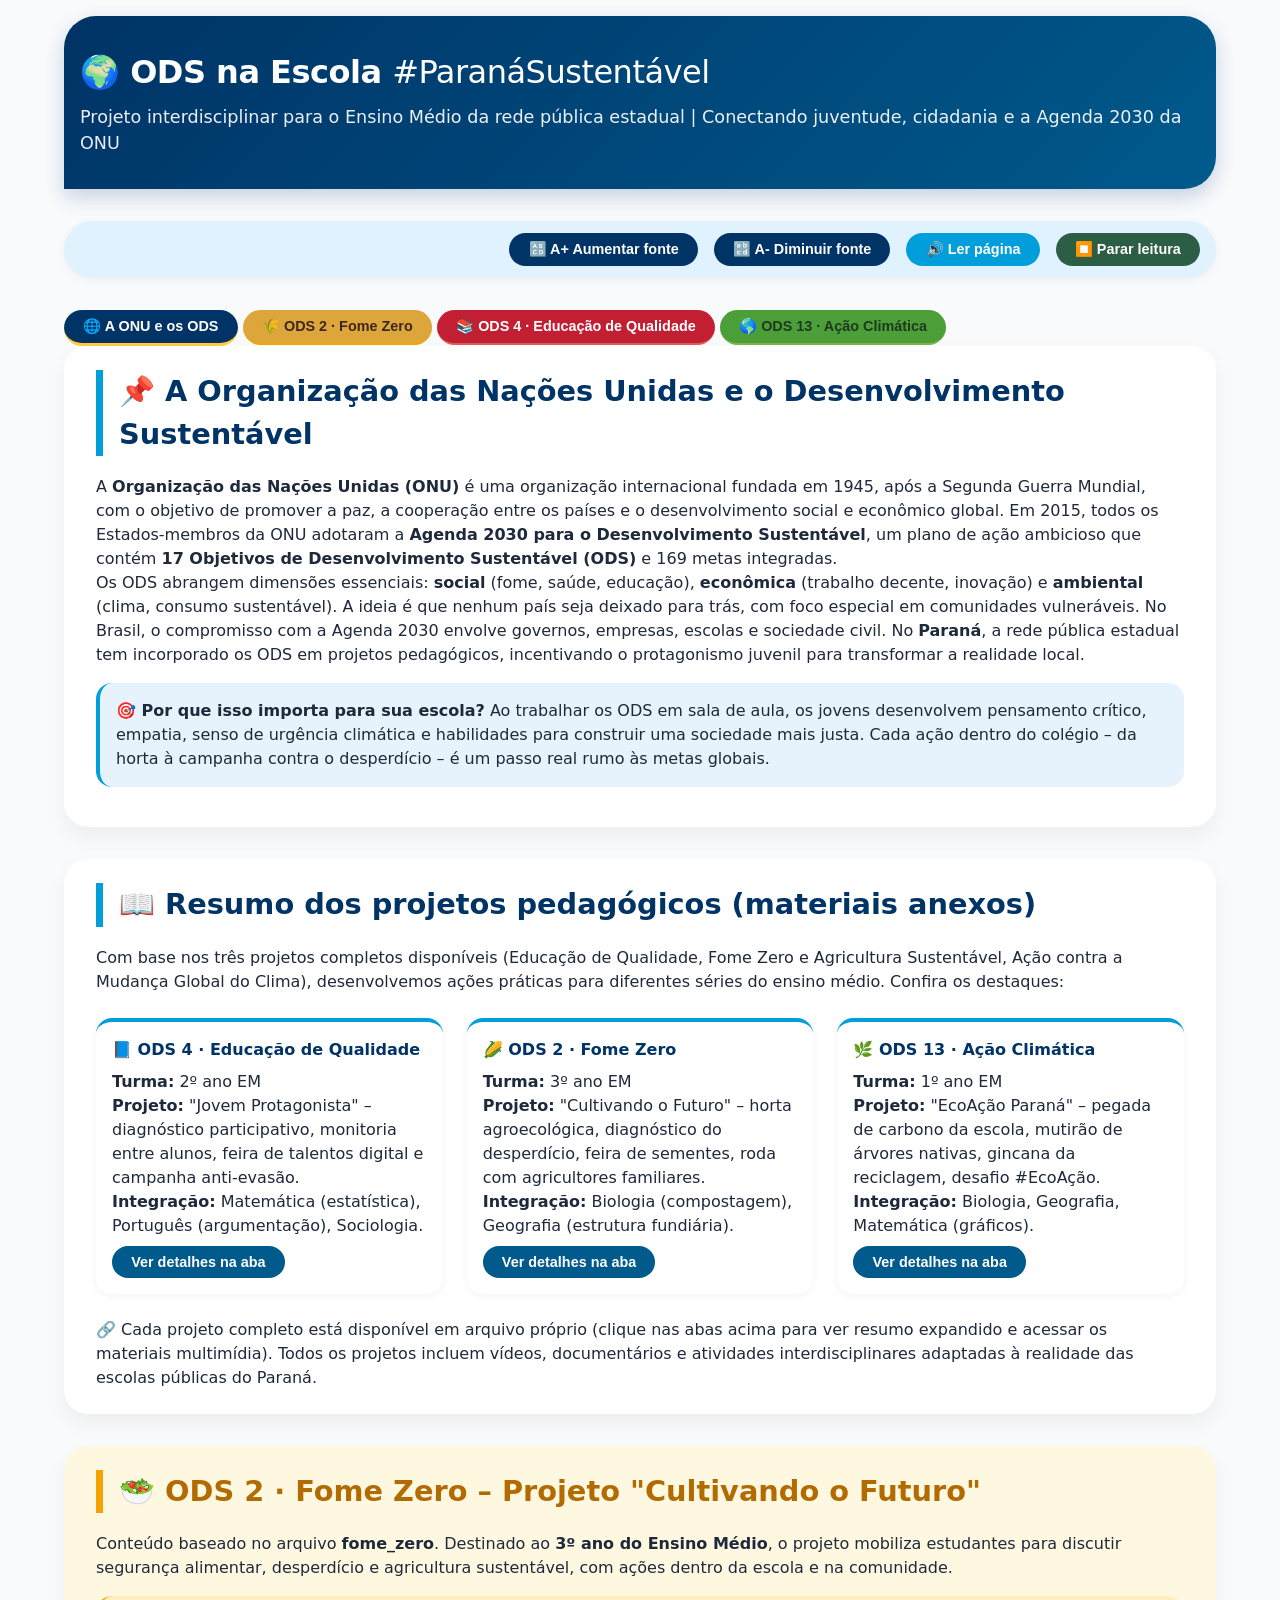
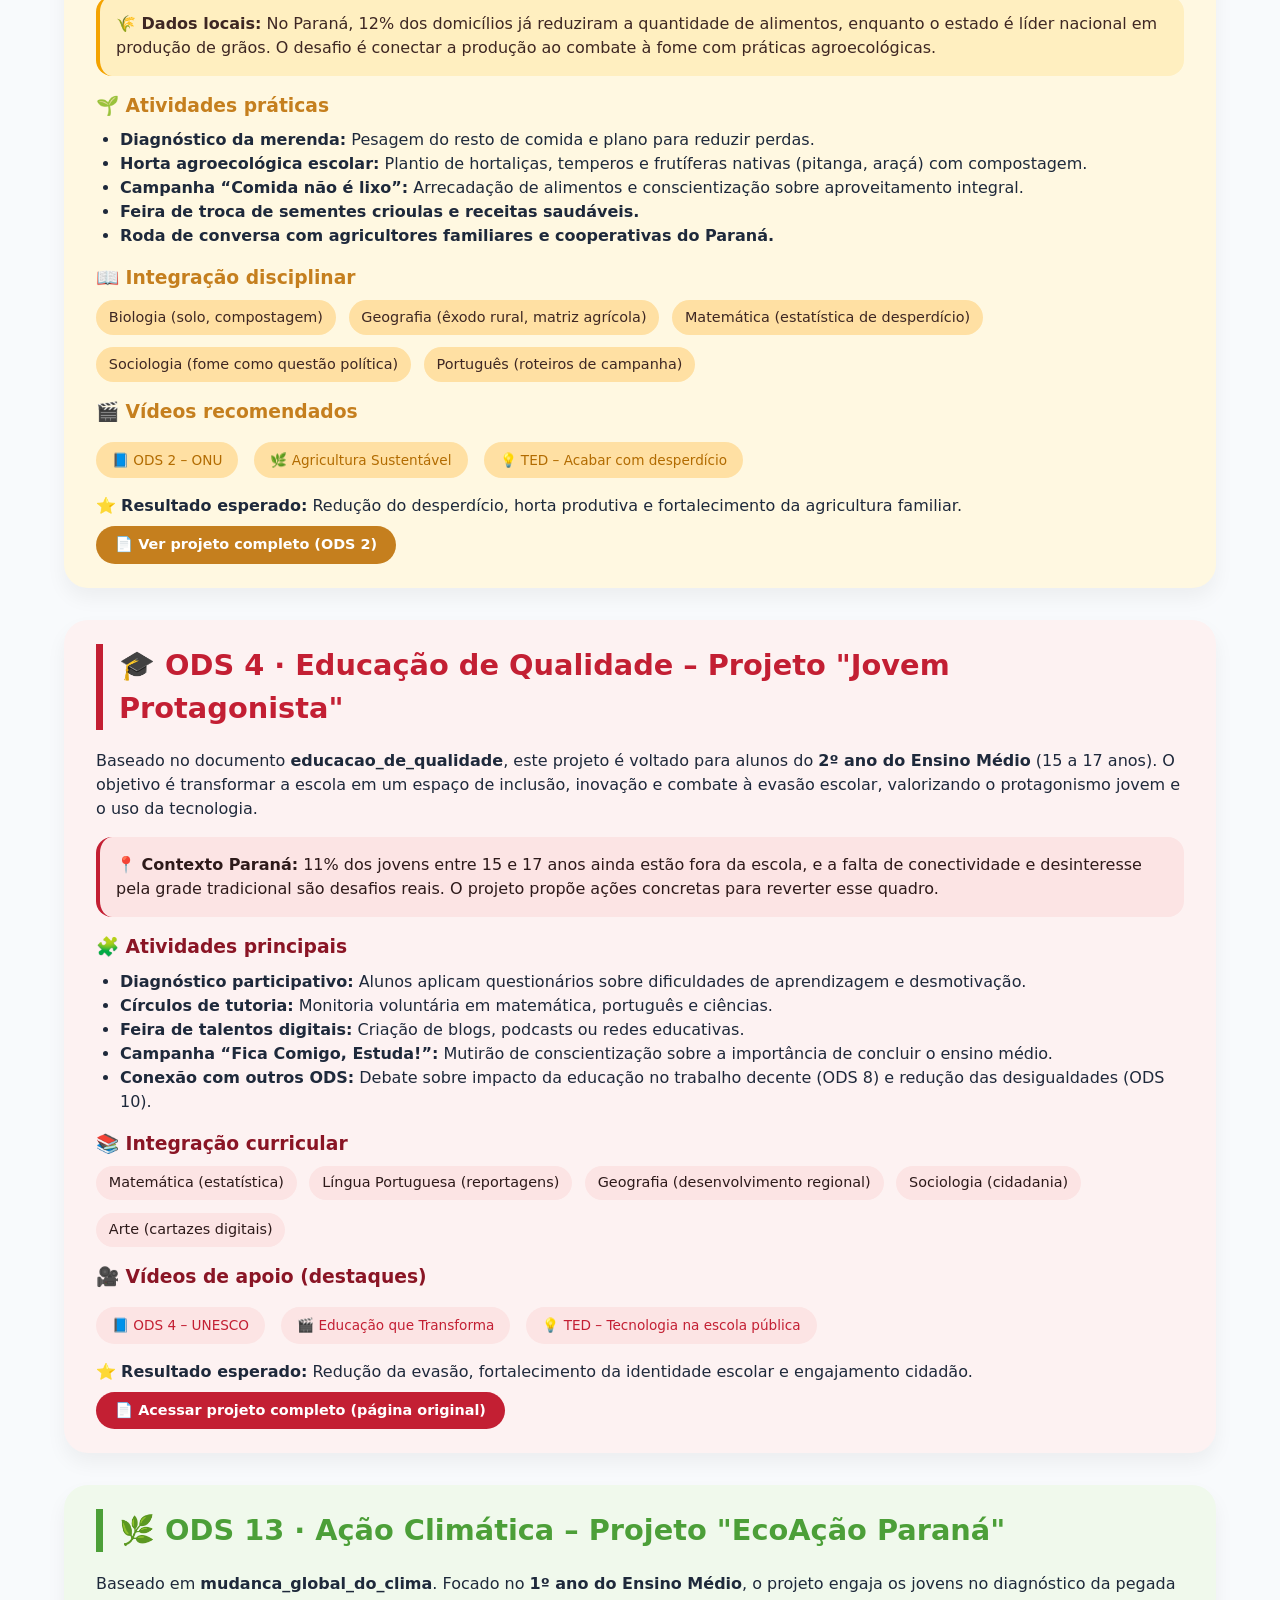
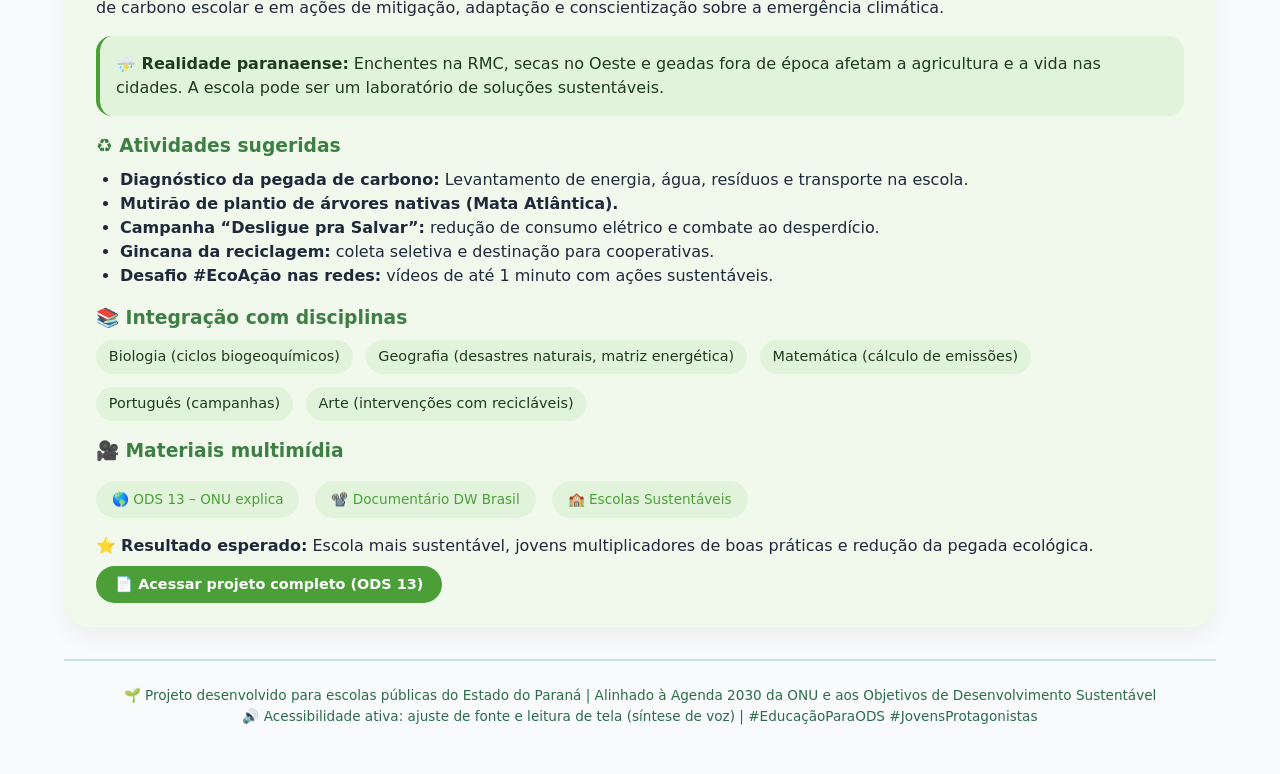
==== index.html @ d9947fd6 "Ajustes nos videoas" ====
<!DOCTYPE html>
<html lang="pt-BR">

<head>
  <meta charset="UTF-8">
  <meta name="viewport" content="width=device-width, initial-scale=1.0, user-scalable=yes">
  <title>ODS na Escola | Projeto Paraná Sustentável</title>
  <!-- CSS unificado (style.css) -->
  <link rel="stylesheet" href="assets/css/style.css">
</head>

<body class="index-page">
  <div class="container">
    <!-- Cabeçalho com paleta ODS ONU (azul) -->
    <div class="header">
      <h1>🌍 ODS na Escola <span style="font-weight: normal;">#ParanáSustentável</span></h1>
      <p>Projeto interdisciplinar para o Ensino Médio da rede pública estadual | Conectando juventude, cidadania e a
        Agenda 2030 da ONU</p>
    </div>

    <!-- Barra de acessibilidade (mesmos IDs usados no script.js) -->
    <div class="access-bar">
      <button class="access-btn" id="increaseFontBtn" aria-label="Aumentar tamanho da fonte">🔠 A+ Aumentar
        fonte</button>
      <button class="access-btn" id="decreaseFontBtn" aria-label="Diminuir tamanho da fonte">🔡 A- Diminuir
        fonte</button>
      <button class="access-btn speech" id="readPageBtn" aria-label="Ler conteúdo da página em voz alta">🔊 Ler
        página</button>
      <button class="access-btn secondary" id="stopSpeechBtn" aria-label="Parar leitura">⏹️ Parar leitura</button>
    </div>

    <!-- Sistema de abas (tabs) -->
    <div class="tab-buttons">
      <button class="access-btn active-tab" data-tab="onu" onclick="location.href='index.html'">🌐 A ONU e os
        ODS</button>
      <button class="access-btn" data-tab="ods2" onclick="location.href='pages/fome_zero.html'">🌾 ODS 2 · Fome
        Zero</button>
      <button class="access-btn" data-tab="ods4" onclick="location.href='pages/educacao_de_qualidade.html'">📚 ODS 4 ·
        Educação de Qualidade</button>
      <button class="access-btn" data-tab="ods13" onclick="location.href='pages/mudanca_global_do_clima.html'">🌎 ODS
        13 ·
        Ação Climática
      </button>
    </div>

    <div class="tab-contents">
      <!-- ABA 1: Aprofundamento ONU + resumo dos projetos -->
      <div class="tab-content active" id="tab-onu">
        <div class="card">
          <h2>📌 A Organização das Nações Unidas e o Desenvolvimento Sustentável</h2>
          <div class="readable">
            <p>A <strong>Organização das Nações Unidas (ONU)</strong> é uma organização internacional fundada em 1945,
              após a Segunda Guerra Mundial, com o objetivo de promover a paz, a cooperação entre os países e o
              desenvolvimento social e econômico global. Em 2015, todos os Estados-membros da ONU adotaram a
              <strong>Agenda 2030 para o Desenvolvimento Sustentável</strong>, um plano de ação ambicioso que contém
              <strong>17 Objetivos de Desenvolvimento Sustentável (ODS)</strong> e 169 metas integradas.
            </p>
            <p>Os ODS abrangem dimensões essenciais: <strong>social</strong> (fome, saúde, educação),
              <strong>econômica</strong> (trabalho decente, inovação) e <strong>ambiental</strong> (clima, consumo
              sustentável). A ideia é que nenhum país seja deixado para trás, com foco especial em comunidades
              vulneráveis. No Brasil, o compromisso com a Agenda 2030 envolve governos, empresas, escolas e sociedade
              civil. No <strong>Paraná</strong>, a rede pública estadual tem incorporado os ODS em projetos pedagógicos,
              incentivando o protagonismo juvenil para transformar a realidade local.
            </p>
            <div class="highlight">
              <strong>🎯 Por que isso importa para sua escola?</strong> Ao trabalhar os ODS em sala de aula, os jovens
              desenvolvem pensamento crítico, empatia, senso de urgência climática e habilidades para construir uma
              sociedade mais justa. Cada ação dentro do colégio – da horta à campanha contra o desperdício – é um passo
              real rumo às metas globais.
            </div>
          </div>
        </div>

        <div class="card">
          <h2>📖 Resumo dos projetos pedagógicos (materiais anexos)</h2>
          <p>Com base nos três projetos completos disponíveis (Educação de Qualidade, Fome Zero e Agricultura
            Sustentável, Ação contra a Mudança Global do Clima), desenvolvemos ações práticas para diferentes séries do
            ensino médio. Confira os destaques:</p>
          <div class="resumo-grid">
            <div class="resumo-card-mini">
              <h4>📘 ODS 4 · Educação de Qualidade</h4>
              <p><strong>Turma:</strong> 2º ano EM<br>
                <strong>Projeto:</strong> "Jovem Protagonista" – diagnóstico participativo, monitoria entre alunos,
                feira de talentos digital e campanha anti-evasão.<br>
                <strong>Integração:</strong> Matemática (estatística), Português (argumentação), Sociologia.
              </p>
              <button class="access-btn small-tab-btn" data-tab="ods4">Ver detalhes na aba</button>
            </div>
            <div class="resumo-card-mini">
              <h4>🌽 ODS 2 · Fome Zero</h4>
              <p><strong>Turma:</strong> 3º ano EM<br>
                <strong>Projeto:</strong> "Cultivando o Futuro" – horta agroecológica, diagnóstico do desperdício, feira
                de sementes, roda com agricultores familiares.<br>
                <strong>Integração:</strong> Biologia (compostagem), Geografia (estrutura fundiária).
              </p>
              <button class="access-btn small-tab-btn" data-tab="ods2">Ver detalhes na aba</button>
            </div>
            <div class="resumo-card-mini">
              <h4>🌿 ODS 13 · Ação Climática</h4>
              <p><strong>Turma:</strong> 1º ano EM<br>
                <strong>Projeto:</strong> "EcoAção Paraná" – pegada de carbono da escola, mutirão de árvores nativas,
                gincana da reciclagem, desafio #EcoAção.<br>
                <strong>Integração:</strong> Biologia, Geografia, Matemática (gráficos).
              </p>
              <button class="access-btn small-tab-btn" data-tab="ods13">Ver detalhes na aba</button>
            </div>
          </div>
          <p class="readable" style="margin-top: 0.5rem;">🔗 Cada projeto completo está disponível em arquivo próprio
            (clique nas abas acima para ver resumo expandido e acessar os materiais multimídia). Todos os projetos
            incluem vídeos, documentários e atividades interdisciplinares adaptadas à realidade das escolas públicas do
            Paraná.</p>
        </div>
      </div>


      <!-- ABA 3: ODS 2 Fome Zero e Agricultura Sustentável -->
      <div class="tab-content" id="tab-ods2">
        <div class="card">
          <h2>🥗 ODS 2 · Fome Zero – Projeto "Cultivando o Futuro"</h2>
          <div class="readable">
            <p>Conteúdo baseado no arquivo <strong>fome_zero</strong>. Destinado ao <strong>3º ano do Ensino
                Médio</strong>, o projeto mobiliza estudantes para discutir segurança alimentar, desperdício e
              agricultura sustentável, com ações dentro da escola e na comunidade.</p>
            <div class="highlight">
              <strong>🌾 Dados locais:</strong> No Paraná, 12% dos domicílios já reduziram a quantidade de alimentos,
              enquanto o estado é líder nacional em produção de grãos. O desafio é conectar a produção ao combate à fome
              com práticas agroecológicas.
            </div>
            <h3>🌱 Atividades práticas</h3>
            <ul>
              <li><strong>Diagnóstico da merenda:</strong> Pesagem do resto de comida e plano para reduzir perdas.</li>
              <li><strong>Horta agroecológica escolar:</strong> Plantio de hortaliças, temperos e frutíferas nativas
                (pitanga, araçá) com compostagem.</li>
              <li><strong>Campanha “Comida não é lixo”:</strong> Arrecadação de alimentos e conscientização sobre
                aproveitamento integral.</li>
              <li><strong>Feira de troca de sementes crioulas e receitas saudáveis.</strong></li>
              <li><strong>Roda de conversa com agricultores familiares e cooperativas do Paraná.</strong></li>
            </ul>
            <h3>📖 Integração disciplinar</h3>
            <div class="subjects-mini">
              <span>Biologia (solo, compostagem)</span>
              <span>Geografia (êxodo rural, matriz agrícola)</span>
              <span>Matemática (estatística de desperdício)</span>
              <span>Sociologia (fome como questão política)</span>
              <span>Português (roteiros de campanha)</span>
            </div>
            <h3>🎬 Vídeos recomendados</h3>
            <div class="video-mini-list">
              <a href="https://www.youtube.com/embed/9nJt6nHmE6Q" target="_blank">📘 ODS 2 – ONU</a>
              <a href="https://www.youtube.com/embed/1Z2n9Xv7y8A" target="_blank">🌿 Agricultura Sustentável</a>
              <a href="https://www.youtube.com/embed/7V8oP4c2qZw" target="_blank">💡 TED – Acabar com desperdício</a>
            </div>
            <p style="margin-top: 1rem;">⭐ <strong>Resultado esperado:</strong> Redução do desperdício, horta produtiva
              e fortalecimento da agricultura familiar.</p>
            <a href="pages/fome_zero.html" class="access-btn btn-projeto">📄 Ver projeto completo (ODS 2)</a>
          </div>
        </div>
      </div>


      <!-- ABA 2: ODS 4 Educação de Qualidade (resumo do anexo) -->
      <div class="tab-content" id="tab-ods4">
        <div class="card">
          <h2>🎓 ODS 4 · Educação de Qualidade – Projeto "Jovem Protagonista"</h2>
          <div class="readable">
            <p>Baseado no documento <strong>educacao_de_qualidade</strong>, este projeto é voltado para alunos do
              <strong>2º ano do Ensino Médio</strong> (15 a 17 anos). O objetivo é transformar a escola em um espaço de
              inclusão, inovação e combate à evasão escolar, valorizando o protagonismo jovem e o uso da tecnologia.
            </p>
            <div class="highlight">
              <strong>📍 Contexto Paraná:</strong> 11% dos jovens entre 15 e 17 anos ainda estão fora da escola, e a
              falta de conectividade e desinteresse pela grade tradicional são desafios reais. O projeto propõe ações
              concretas para reverter esse quadro.
            </div>
            <h3>🧩 Atividades principais</h3>
            <ul>
              <li><strong>Diagnóstico participativo:</strong> Alunos aplicam questionários sobre dificuldades de
                aprendizagem e desmotivação.</li>
              <li><strong>Círculos de tutoria:</strong> Monitoria voluntária em matemática, português e ciências.</li>
              <li><strong>Feira de talentos digitais:</strong> Criação de blogs, podcasts ou redes educativas.</li>
              <li><strong>Campanha “Fica Comigo, Estuda!”:</strong> Mutirão de conscientização sobre a importância de
                concluir o ensino médio.</li>
              <li><strong>Conexão com outros ODS:</strong> Debate sobre impacto da educação no trabalho decente (ODS 8)
                e redução das desigualdades (ODS 10).</li>
            </ul>
            <h3>📚 Integração curricular</h3>
            <div class="subjects-mini">
              <span>Matemática (estatística)</span>
              <span>Língua Portuguesa (reportagens)</span>
              <span>Geografia (desenvolvimento regional)</span>
              <span>Sociologia (cidadania)</span>
              <span>Arte (cartazes digitais)</span>
            </div>
            <h3>🎥 Vídeos de apoio (destaques)</h3>
            <div class="video-mini-list">
              <a href="https://www.youtube.com/embed/htHKPh9LQYo" target="_blank">📘 ODS 4 – UNESCO</a>
              <a href="https://www.youtube.com/embed/uo8vZx9DPXk" target="_blank">🎬 Educação que Transforma</a>
              <a href="https://www.youtube.com/embed/6M_w9ZN-kW4" target="_blank">💡 TED – Tecnologia na escola
                pública</a>
            </div>
            <p style="margin-top: 1rem;">⭐ <strong>Resultado esperado:</strong> Redução da evasão, fortalecimento da
              identidade escolar e engajamento cidadão.</p>
            <a href="pages/educacao_de_qualidade.html" class="access-btn btn-projeto">📄 Acessar projeto completo
              (página original)</a>
          </div>
        </div>
      </div>

      <!-- ABA 4: ODS 13 Ação contra a Mudança Global do Clima -->
      <div class="tab-content" id="tab-ods13">
        <div class="card">
          <h2>🌿 ODS 13 · Ação Climática – Projeto "EcoAção Paraná"</h2>
          <div class="readable">
            <p>Baseado em <strong>mudanca_global_do_clima</strong>. Focado no <strong>1º ano do Ensino
                Médio</strong>, o projeto engaja os jovens no diagnóstico da pegada de carbono escolar e em ações de
              mitigação, adaptação e conscientização sobre a emergência climática.</p>
            <div class="highlight">
              <strong>⛈️ Realidade paranaense:</strong> Enchentes na RMC, secas no Oeste e geadas fora de época afetam a
              agricultura e a vida nas cidades. A escola pode ser um laboratório de soluções sustentáveis.
            </div>
            <h3>♻️ Atividades sugeridas</h3>
            <ul>
              <li><strong>Diagnóstico da pegada de carbono:</strong> Levantamento de energia, água, resíduos e
                transporte na escola.</li>
              <li><strong>Mutirão de plantio de árvores nativas (Mata Atlântica).</strong></li>
              <li><strong>Campanha “Desligue pra Salvar”:</strong> redução de consumo elétrico e combate ao desperdício.
              </li>
              <li><strong>Gincana da reciclagem:</strong> coleta seletiva e destinação para cooperativas.</li>
              <li><strong>Desafio #EcoAção nas redes:</strong> vídeos de até 1 minuto com ações sustentáveis.</li>
            </ul>
            <h3>📚 Integração com disciplinas</h3>
            <div class="subjects-mini">
              <span>Biologia (ciclos biogeoquímicos)</span>
              <span>Geografia (desastres naturais, matriz energética)</span>
              <span>Matemática (cálculo de emissões)</span>
              <span>Português (campanhas)</span>
              <span>Arte (intervenções com recicláveis)</span>
            </div>
            <h3>🎥 Materiais multimídia</h3>
            <div class="video-mini-list">
              <a href="https://www.youtube.com/embed/owf1Q07LwR0" target="_blank">🌎 ODS 13 – ONU explica</a>
              <a href="https://www.youtube.com/embed/G4H1N_yXBiA" target="_blank">📽️ Documentário DW Brasil</a>
              <a href="https://www.youtube.com/embed/J_3T2rUnHrM" target="_blank">🏫 Escolas Sustentáveis</a>
            </div>
            <p style="margin-top: 1rem;">⭐ <strong>Resultado esperado:</strong> Escola mais sustentável, jovens
              multiplicadores de boas práticas e redução da pegada ecológica.</p>
            <a href="pages/mudanca_global_do_clima.html" class="access-btn btn-projeto">📄 Acessar projeto completo
              (ODS
              13)</a>
          </div>
        </div>
      </div>
    </div>

    <footer class="footer">
      <p>🌱 Projeto desenvolvido para escolas públicas do Estado do Paraná | Alinhado à Agenda 2030 da ONU e aos
        Objetivos de Desenvolvimento Sustentável</p>
      <p>🔊 Acessibilidade ativa: ajuste de fonte e leitura de tela (síntese de voz) | #EducaçãoParaODS
        #JovensProtagonistas</p>
    </footer>
  </div>

  <!-- Script unificado (acessibilidade, leitura e abas) -->
  <script src="assets/js/script.js"></script>
</body>

</html>
---- assets/css/style.css ----
* {
  margin: 0;
  padding: 0;
  box-sizing: border-box;
}

/* ===== TEMA PADRÃO (ONU) ===== */
body {
  font-family: 'Segoe UI', 'Poppins', system-ui, -apple-system, 'Roboto', sans-serif;
  background: #f8fafc;
  color: #1e293b;
  line-height: 1.5;
  transition: all 0.2s ease;
  font-size: 16px;
}

.container {
  max-width: 1200px;
  margin: 0 auto;
  padding: 1rem 1.5rem 3rem;
}

/* cabeçalho - gradiente azul ONU */
.header {
  background: linear-gradient(135deg, #003366, #005a8c);
  color: white;
  padding: 2rem 1rem;
  border-radius: 2rem 2rem 2rem 0;
  margin-bottom: 2rem;
  box-shadow: 0 8px 20px rgba(0, 51, 102, 0.2);
}

.header h1 {
  font-size: 2rem;
  margin-bottom: 0.5rem;
  letter-spacing: -0.5px;
}

.header p {
  font-size: 1.1rem;
  opacity: 0.92;
}

/* barra de acessibilidade */
.access-bar {
  background: #e0f2fe;
  padding: 0.75rem 1rem;
  border-radius: 60px;
  display: flex;
  flex-wrap: wrap;
  gap: 1rem;
  justify-content: flex-end;
  align-items: center;
  margin-bottom: 2rem;
  box-shadow: 0 2px 8px rgba(0, 0, 0, 0.05);
}

.access-btn {
  background: #003366;
  border: none;
  color: white;
  font-weight: bold;
  padding: 0.5rem 1.2rem;
  border-radius: 40px;
  cursor: pointer;
  font-size: 0.9rem;
  transition: 0.2s;
  display: inline-flex;
  align-items: center;
  gap: 0.5rem;
}

.access-btn:hover {
  background: #002244;
  transform: scale(0.97);
}

.access-btn.secondary {
  background: #2c5e46;
}

.access-btn.speech {
  background: #009edb;
}

/* cards */
.card {
  background: white;
  border-radius: 1.5rem;
  padding: 1.5rem 2rem;
  margin-bottom: 2rem;
  box-shadow: 0 10px 20px rgba(0, 0, 0, 0.05);
  transition: 0.2s;
}

.card h2 {
  color: #003366;
  border-left: 7px solid #009edb;
  padding-left: 1rem;
  margin-bottom: 1.2rem;
  font-size: 1.8rem;
}

.card h3 {
  color: #005a8c;
  margin: 1rem 0 0.5rem;
}

.highlight {
  background: #e6f2fc;
  border-radius: 1rem;
  padding: 1rem;
  margin: 1rem 0;
  border-left: 4px solid #009edb;
}

/* listas */
.objectives-list,
.readable ul {
  margin-left: 1.5rem;
  margin-bottom: 1rem;
}

.activity,
.subject {
  margin-bottom: 1rem;
}

.activity h3,
.subject h3 {
  margin-top: 0;
}

.subjects-mini {
  display: flex;
  flex-wrap: wrap;
  gap: 0.8rem;
  margin-top: 0.5rem;
}

.subjects-mini span {
  background: #eef2fa;
  padding: 0.4rem 0.8rem;
  border-radius: 2rem;
  font-size: 0.9rem;
}

/* vídeos responsivos */
.video-grid {
  display: flex;
  flex-wrap: wrap;
  gap: 2rem;
  margin-top: 1rem;
}

.video-item {
  flex: 1 1 300px;
  background: #f4faf6;
  border-radius: 1.2rem;
  overflow: hidden;
  box-shadow: 0 4px 12px rgba(0, 0, 0, 0.1);
}

.video-item iframe {
  width: 100%;
  aspect-ratio: 16 / 9;
  border: none;
}

.video-item p {
  padding: 0.8rem;
  font-weight: 500;
  background: white;
}

/* ===== ESTILOS PARA VÍDEOS LOCAIS ===== */
.video-item.local-video {
  background: #1a1a2e;
}

.video-item.local-video video {
  width: 100%;
  aspect-ratio: 16 / 9;
  background: #000;
  outline: none;
}

.video-item.local-video video:focus {
  outline: none;
}

.video-controls {
  padding: 0.5rem 0.8rem;
  background: #2d2d44;
  display: flex;
  justify-content: flex-end;
}

.fullscreen-btn {
  background: #003366;
  border: none;
  color: white;
  font-weight: bold;
  padding: 0.3rem 0.8rem;
  border-radius: 20px;
  cursor: pointer;
  font-size: 0.75rem;
  transition: 0.2s;
  display: inline-flex;
  align-items: center;
  gap: 0.3rem;
}

.fullscreen-btn:hover {
  background: #002244;
  transform: scale(0.97);
}

/* Modo tela cheia para vídeos locais */
.video-fullscreen {
  position: fixed;
  top: 0;
  left: 0;
  width: 100vw;
  height: 100vh;
  background: #000;
  z-index: 9999;
  display: flex;
  flex-direction: column;
  justify-content: center;
  align-items: center;
}

.video-fullscreen video {
  width: 100%;
  height: auto;
  max-height: 90vh;
}

.video-fullscreen .video-controls {
  position: absolute;
  bottom: 20px;
  right: 20px;
  background: rgba(0, 0, 0, 0.7);
  border-radius: 30px;
  padding: 0.5rem 1rem;
}

.video-fullscreen .fullscreen-btn {
  background: rgba(255, 255, 255, 0.2);
}

.video-fullscreen .fullscreen-btn:hover {
  background: rgba(255, 255, 255, 0.4);
}

/* rodapé */
.footer {
  text-align: center;
  margin-top: 2rem;
  padding-top: 1.5rem;
  border-top: 2px solid #cce6db;
  font-size: 0.85rem;
  color: #2c6b4b;
}

/* responsividade */
@media (max-width: 680px) {
  .container {
    padding: 0.8rem;
  }

  .card {
    padding: 1rem;
  }

  .header h1 {
    font-size: 1.5rem;
  }

  .video-controls {
    padding: 0.3rem 0.5rem;
  }

  .fullscreen-btn {
    padding: 0.2rem 0.6rem;
    font-size: 0.7rem;
  }
}

/* classes de controle de fonte via JS */
body.font-small {
  font-size: 14px;
}

body.font-large {
  font-size: 20px;
}

body.font-xlarge {
  font-size: 24px;
}

.readable-text {
  transition: all 0.1s;
}

/* ===== ESTILOS EXCLUSIVOS PARA index.html (abas, resumo, etc.) ===== */
body.index-page .tab-buttons button.active-tab {
  background: #003366;
  color: white;
  border-bottom: 3px solid #ffcd3c;
}

body.index-page .tab-content {
  animation: fadeEffect 0.3s;
}

@keyframes fadeEffect {
  from {
    opacity: 0;
  }

  to {
    opacity: 1;
  }
}

body.index-page .video-mini-list {
  display: flex;
  flex-wrap: wrap;
  gap: 1rem;
  margin-top: 1rem;
}

body.index-page .video-mini-list a {
  background: #eef2fa;
  padding: 0.5rem 1rem;
  border-radius: 2rem;
  text-decoration: none;
  font-size: 0.85rem;
  font-weight: 500;
  transition: 0.2s;
  display: inline-flex;
  align-items: center;
  gap: 0.4rem;
  color: #003366;
}

body.index-page .video-mini-list a:hover {
  background: #cbdde9;
  transform: scale(0.98);
}

.resumo-grid {
  display: flex;
  flex-wrap: wrap;
  gap: 1.5rem;
  margin: 1.5rem 0;
}

.resumo-card-mini {
  background: white;
  border-radius: 1rem;
  padding: 1rem;
  flex: 1 1 200px;
  box-shadow: 0 2px 8px rgba(0, 0, 0, 0.05);
  border-top: 4px solid #009edb;
}

.resumo-card-mini h4 {
  margin: 0 0 0.5rem;
  color: #003366;
}

/* botões pequenos dentro dos cards de resumo */
.small-tab-btn {
  background: #005a8c;
  margin-top: 8px;
}

.small-tab-btn:hover {
  background: #003366;
}

/* botões de acesso ao projeto completo */
.btn-projeto {
  display: inline-block;
  text-decoration: none;
  background: #009edb;
  margin-top: 0.5rem;
}

.btn-projeto:hover {
  background: #0077b3;
}

/* ========== TEMA ODS 2 – FOME ZERO E AGRICULTURA SUSTENTÁVEL (original, para o arquivo fome_zero.html) ========== */
body.ods2 {
  background: #FFF8E1;
  color: #3E2723;
}

body.ods2 .header {
  background: linear-gradient(135deg, #DDA63A, #F4A300);
  box-shadow: 0 8px 20px rgba(221, 166, 58, 0.3);
}

body.ods2 .access-bar {
  background: #FCE4B2;
}

body.ods2 .access-btn {
  background: #C57F1E;
}

body.ods2 .access-btn:hover {
  background: #A56610;
}

body.ods2 .access-btn.secondary {
  background: #9C6E1B;
}

body.ods2 .access-btn.speech {
  background: #D98E2B;
}

body.ods2 .card h2 {
  color: #B26B00;
  border-left-color: #F4A300;
}

body.ods2 .card h3 {
  color: #C57F1E;
}

body.ods2 .highlight {
  background: #FFEFC0;
  border-left-color: #F4A300;
}

body.ods2 .subjects-mini span {
  background: #FFE0A3;
}

body.ods2 .video-item {
  background: #FFF2D7;
}

body.ods2 .footer {
  border-top-color: #F4D03F;
  color: #6B4C1A;
}

/* ========== NOVAS REGRAS PARA A BARRA DE ABAS NO fome_zero.html (PALETA ODS 2) ========== */
/* Apenas o botão ativo (ODS 2) segue a paleta do tema; os demais mantêm o estilo padrão azul ONU */
body.ods2 .tab-buttons .access-btn.active-tab {
  background: #B26B00;
  /* dourado escuro */
  border-bottom: 3px solid #FFD966;
  color: white;
}

body.ods2 .tab-buttons .access-btn.active-tab:hover {
  background: #8A5A00;
  transform: scale(0.97);
}

/* ========== AJUSTE ESPECÍFICO: botão "A ONU e os ODS" no fome_zero.html com paleta ONU (azul) ========== */
body.ods2 .tab-buttons button[data-tab="onu"] {
  background: #003366;
  color: white;
  border-bottom: 2px solid #009edb;
}

body.ods2 .tab-buttons button[data-tab="onu"]:hover {
  background: #002244;
  transform: scale(0.97);
}

/* ========== AJUSTE DO BOTÃO ODS 4 DENTRO DO fome_zero.html – PALETA ODS 4 ========== */
body.ods2 .tab-buttons button[data-tab="ods4"] {
  background: #C31F33;
  color: #FFFFFF;
  border-bottom: 2px solid #E05A5A;
}

body.ods2 .tab-buttons button[data-tab="ods4"]:hover {
  background: #8A1525;
  color: white;
  transform: scale(0.97);
}

/* ========== AJUSTE DO BOTÃO ODS 13 DENTRO DO fome_zero.html – PALETA ODS 13 ========== */
body.ods2 .tab-buttons button[data-tab="ods13"] {
  background: #4C9F38;
  color: #FFFFFF;
  border-bottom: 2px solid #7CB342;
}

body.ods2 .tab-buttons button[data-tab="ods13"]:hover {
  background: #3F7E44;
  color: white;
  transform: scale(0.97);
}

/* ========== AJUSTES EXCLUSIVOS PARA O BOTÃO E A ABA ODS 2 DENTRO DO index.html (não afetam fome_zero.html) ========== */
/* Botão da aba ODS 2 no index.html (sempre com a paleta do tema) */
body.index-page .tab-buttons button[data-tab="ods2"] {
  background: #DDA63A;
  color: #3E2723;
  border-bottom: 2px solid #F4A300;
}

body.index-page .tab-buttons button[data-tab="ods2"]:hover {
  background: #C57F1E;
  color: white;
}

/* Botão ativo da aba ODS 2 no index.html */
body.index-page .tab-buttons button.active-tab[data-tab="ods2"] {
  background: #B26B00;
  color: white;
  border-bottom: 3px solid #FFD966;
}

/* Conteúdo da aba ODS 2 no index.html */
body.index-page #tab-ods2 .card {
  background: #FFF8E1;
}

body.index-page #tab-ods2 .card h2 {
  color: #B26B00;
  border-left-color: #F4A300;
}

body.index-page #tab-ods2 .card h3 {
  color: #C57F1E;
}

body.index-page #tab-ods2 .highlight {
  background: #FFEFC0;
  border-left-color: #F4A300;
  color: #3E2723;
}

body.index-page #tab-ods2 .subjects-mini span {
  background: #FFE0A3;
  color: #3E2723;
}

body.index-page #tab-ods2 .video-mini-list a {
  background: #FFE0A3;
  color: #B26B00;
}

body.index-page #tab-ods2 .video-mini-list a:hover {
  background: #F4C542;
}

body.index-page #tab-ods2 .btn-projeto {
  background: #C57F1E;
}

body.index-page #tab-ods2 .btn-projeto:hover {
  background: #A56610;
}

body.index-page #tab-ods2 .access-btn.small-tab-btn {
  background: #C57F1E;
}

body.index-page #tab-ods2 .access-btn.small-tab-btn:hover {
  background: #A56610;
}

/* ========== TEMA ODS 4 – EDUCAÇÃO DE QUALIDADE ========== */
body.ods4 {
  background: #FDF2F2;
  color: #2D1A1A;
}

body.ods4 .header {
  background: linear-gradient(135deg, #C31F33, #8A1525);
  box-shadow: 0 8px 20px rgba(195, 31, 51, 0.3);
}

body.ods4 .access-bar {
  background: #FCE4E4;
}

body.ods4 .access-btn {
  background: #C31F33;
}

body.ods4 .access-btn:hover {
  background: #8A1525;
}

body.ods4 .access-btn.secondary {
  background: #8A1525;
}

body.ods4 .access-btn.speech {
  background: #C31F33;
}

body.ods4 .card h2 {
  color: #C31F33;
  border-left-color: #C31F33;
}

body.ods4 .card h3 {
  color: #8A1525;
}

body.ods4 .highlight {
  background: #FCE4E4;
  border-left-color: #C31F33;
}

body.ods4 .subjects-mini span {
  background: #FCE4E4;
}

body.ods4 .video-item {
  background: #FFF2F2;
}

body.ods4 .footer {
  border-top-color: #E6B8B8;
  color: #6B3F3F;
}

/* ========== AJUSTES EXCLUSIVOS PARA O BOTÃO E A ABA ODS 4 DENTRO DO index.html ========== */
/* Botão da aba ODS 4 no index.html (estilo inativo) */
body.index-page .tab-buttons button[data-tab="ods4"] {
  background: #C31F33;
  color: #FFFFFF;
  border-bottom: 2px solid #E05A5A;
}

body.index-page .tab-buttons button[data-tab="ods4"]:hover {
  background: #8A1525;
  color: white;
}

/* Botão ativo da aba ODS 4 no index.html */
body.index-page .tab-buttons button.active-tab[data-tab="ods4"] {
  background: #8A1525;
  color: white;
  border-bottom: 3px solid #FFB3B3;
}

/* Conteúdo da aba ODS 4 no index.html */
body.index-page #tab-ods4 .card {
  background: #FDF2F2;
}

body.index-page #tab-ods4 .card h2 {
  color: #C31F33;
  border-left-color: #C31F33;
}

body.index-page #tab-ods4 .card h3 {
  color: #8A1525;
}

body.index-page #tab-ods4 .highlight {
  background: #FCE4E4;
  border-left-color: #C31F33;
  color: #2D1A1A;
}

body.index-page #tab-ods4 .subjects-mini span {
  background: #FCE4E4;
  color: #2D1A1A;
}

body.index-page #tab-ods4 .video-mini-list a {
  background: #FCE4E4;
  color: #C31F33;
}

body.index-page #tab-ods4 .video-mini-list a:hover {
  background: #F5C2C2;
}

body.index-page #tab-ods4 .btn-projeto {
  background: #C31F33;
}

body.index-page #tab-ods4 .btn-projeto:hover {
  background: #8A1525;
}

body.index-page #tab-ods4 .access-btn.small-tab-btn {
  background: #C31F33;
}

body.index-page #tab-ods4 .access-btn.small-tab-btn:hover {
  background: #8A1525;
}

/* ========== TEMA ODS 13 – AÇÃO CONTRA A MUDANÇA GLOBAL DO CLIMA ========== */
body.ods13 {
  background: #F0F9EC;
  color: #1E3A1F;
}

body.ods13 .header {
  background: linear-gradient(135deg, #4C9F38, #3F7E44);
  box-shadow: 0 8px 20px rgba(76, 159, 56, 0.3);
}

body.ods13 .access-bar {
  background: #E2F3DC;
}

body.ods13 .access-btn {
  background: #4C9F38;
}

body.ods13 .access-btn:hover {
  background: #3F7E44;
}

body.ods13 .access-btn.secondary {
  background: #3F7E44;
}

body.ods13 .access-btn.speech {
  background: #4C9F38;
}

body.ods13 .card h2 {
  color: #4C9F38;
  border-left-color: #4C9F38;
}

body.ods13 .card h3 {
  color: #3F7E44;
}

body.ods13 .highlight {
  background: #E2F3DC;
  border-left-color: #4C9F38;
}

body.ods13 .subjects-mini span {
  background: #E2F3DC;
}

body.ods13 .video-item {
  background: #F4F9F0;
}

body.ods13 .footer {
  border-top-color: #C8E2BC;
  color: #3F7E44;
}

/* ========== AJUSTES EXCLUSIVOS PARA O BOTÃO E A ABA ODS 13 DENTRO DO index.html ========== */
/* Botão da aba ODS 13 no index.html (estilo inativo) */
body.index-page .tab-buttons button[data-tab="ods13"] {
  background: #4C9F38;
  color: #1E3A1F;
  border-bottom: 2px solid #7CB342;
}

body.index-page .tab-buttons button[data-tab="ods13"]:hover {
  background: #3F7E44;
  color: white;
}

/* Botão ativo da aba ODS 13 no index.html */
body.index-page .tab-buttons button.active-tab[data-tab="ods13"] {
  background: #3F7E44;
  color: white;
  border-bottom: 3px solid #AED581;
}

/* Conteúdo da aba ODS 13 no index.html */
body.index-page #tab-ods13 .card {
  background: #F0F9EC;
}

body.index-page #tab-ods13 .card h2 {
  color: #4C9F38;
  border-left-color: #4C9F38;
}

body.index-page #tab-ods13 .card h3 {
  color: #3F7E44;
}

body.index-page #tab-ods13 .highlight {
  background: #E2F3DC;
  border-left-color: #4C9F38;
  color: #1E3A1F;
}

body.index-page #tab-ods13 .subjects-mini span {
  background: #E2F3DC;
  color: #1E3A1F;
}

body.index-page #tab-ods13 .video-mini-list a {
  background: #E2F3DC;
  color: #4C9F38;
}

body.index-page #tab-ods13 .video-mini-list a:hover {
  background: #C8E2BC;
}

body.index-page #tab-ods13 .btn-projeto {
  background: #4C9F38;
}

body.index-page #tab-ods13 .btn-projeto:hover {
  background: #3F7E44;
}

body.index-page #tab-ods13 .access-btn.small-tab-btn {
  background: #4C9F38;
}

body.index-page #tab-ods13 .access-btn.small-tab-btn:hover {
  background: #3F7E44;
}

/* ========== AJUSTE DO BOTÃO ODS 13 DENTRO DO educacao_de_qualidade.html (body.ods4) – PALETA ODS 13 ========== */
body.ods4 .tab-buttons button[data-tab="ods13"] {
  background: #4C9F38;
  color: #FFFFFF;
  border-bottom: 2px solid #7CB342;
}

body.ods4 .tab-buttons button[data-tab="ods13"]:hover {
  background: #3F7E44;
  color: white;
  transform: scale(0.97);
}

/* ========== AJUSTE DO BOTÃO ODS 2 DENTRO DO educacao_de_qualidade.html (body.ods4) – PALETA ODS 2 ========== */
body.ods4 .tab-buttons button[data-tab="ods2"] {
  background: #DDA63A;
  color: #3E2723;
  border-bottom: 2px solid #F4A300;
}

body.ods4 .tab-buttons button[data-tab="ods2"]:hover {
  background: #C57F1E;
  color: white;
  transform: scale(0.97);
}

/* ========== AJUSTE DO BOTÃO ODS 4 DENTRO DO mudanca_global_do_clima.html (body.ods13) – PALETA ODS 4 ========== */
/* Garante que o botão "ODS 4 · Educação de Qualidade" no arquivo mudanca_global_do_clima.html (tema ODS13) use a paleta de cores do ODS 4 (vermelho) */
body.ods13 .tab-buttons button[data-tab="ods4"] {
  background: #C31F33;
  color: #FFFFFF;
  border-bottom: 2px solid #E05A5A;
}

body.ods13 .tab-buttons button[data-tab="ods4"]:hover {
  background: #8A1525;
  color: white;
  transform: scale(0.97);
}

/* ========== CORREÇÃO: botão "A ONU e os ODS" (active-tab) no educacao_de_qualidade.html deve ter a paleta do index.html ========== */
/* Esta regra garante que o botão ativo da ONU mantenha a cor azul ONU com borda amarela, mesmo dentro do tema ODS4 */
body.ods4 .tab-buttons button.active-tab[data-tab="onu"] {
  background: #003366 !important;
  border-bottom: 3px solid #ffcd3c !important;
  color: white !important;
}

body.ods4 .tab-buttons button.active-tab[data-tab="onu"]:hover {
  background: #002244 !important;
  transform: scale(0.97);
}

/* ========== CORREÇÃO: botão "A ONU e os ODS" (active-tab) no mudanca_global_do_clima.html (body.ods13) deve ter a paleta do index.html ========== */
/* Garante que o botão ativo da ONU mantenha a cor azul ONU com borda amarela, mesmo dentro do tema ODS13 */
body.ods13 .tab-buttons button.active-tab[data-tab="onu"] {
  background: #003366 !important;
  border-bottom: 3px solid #ffcd3c !important;
  color: white !important;
}

body.ods13 .tab-buttons button.active-tab[data-tab="onu"]:hover {
  background: #002244 !important;
  transform: scale(0.97);
}

/* ========== ESTILO DO BOTÃO ODS 2 NO mudanca_global_do_clima.html (body.ods13) – PALETA ODS 2 ========== */
/* Garante que o botão "ODS 2 · Fome Zero" no arquivo mudanca_global_do_clima.html (tema ODS13) use a paleta de cores do ODS 2 (dourado) */
body.ods13 .tab-buttons button.ods2-tab-button {
  background: #DDA63A;
  color: #3E2723;
  border-bottom: 2px solid #F4A300;
}

body.ods13 .tab-buttons button.ods2-tab-button:hover {
  background: #C57F1E;
  color: white;
  transform: scale(0.97);
}

/* ========== AJUSTE DO BOTÃO ODS 2 NO mudanca_global_do_clima.html (body.ods13) – PALETA ODS 2 ========== */
/* Garante que o botão "ODS 2 · Fome Zero" no arquivo mudanca_global_do_clima.html (tema ODS13) use a paleta de cores do ODS 2 (dourado) */
body.ods13 .tab-buttons button.ods2-tab-button {
  background: #DDA63A;
  color: #3E2723;
  border-bottom: 2px solid #F4A300;
}

body.ods13 .tab-buttons button.ods2-tab-button:hover {
  background: #C57F1E;
  color: white;
  transform: scale(0.97);
}
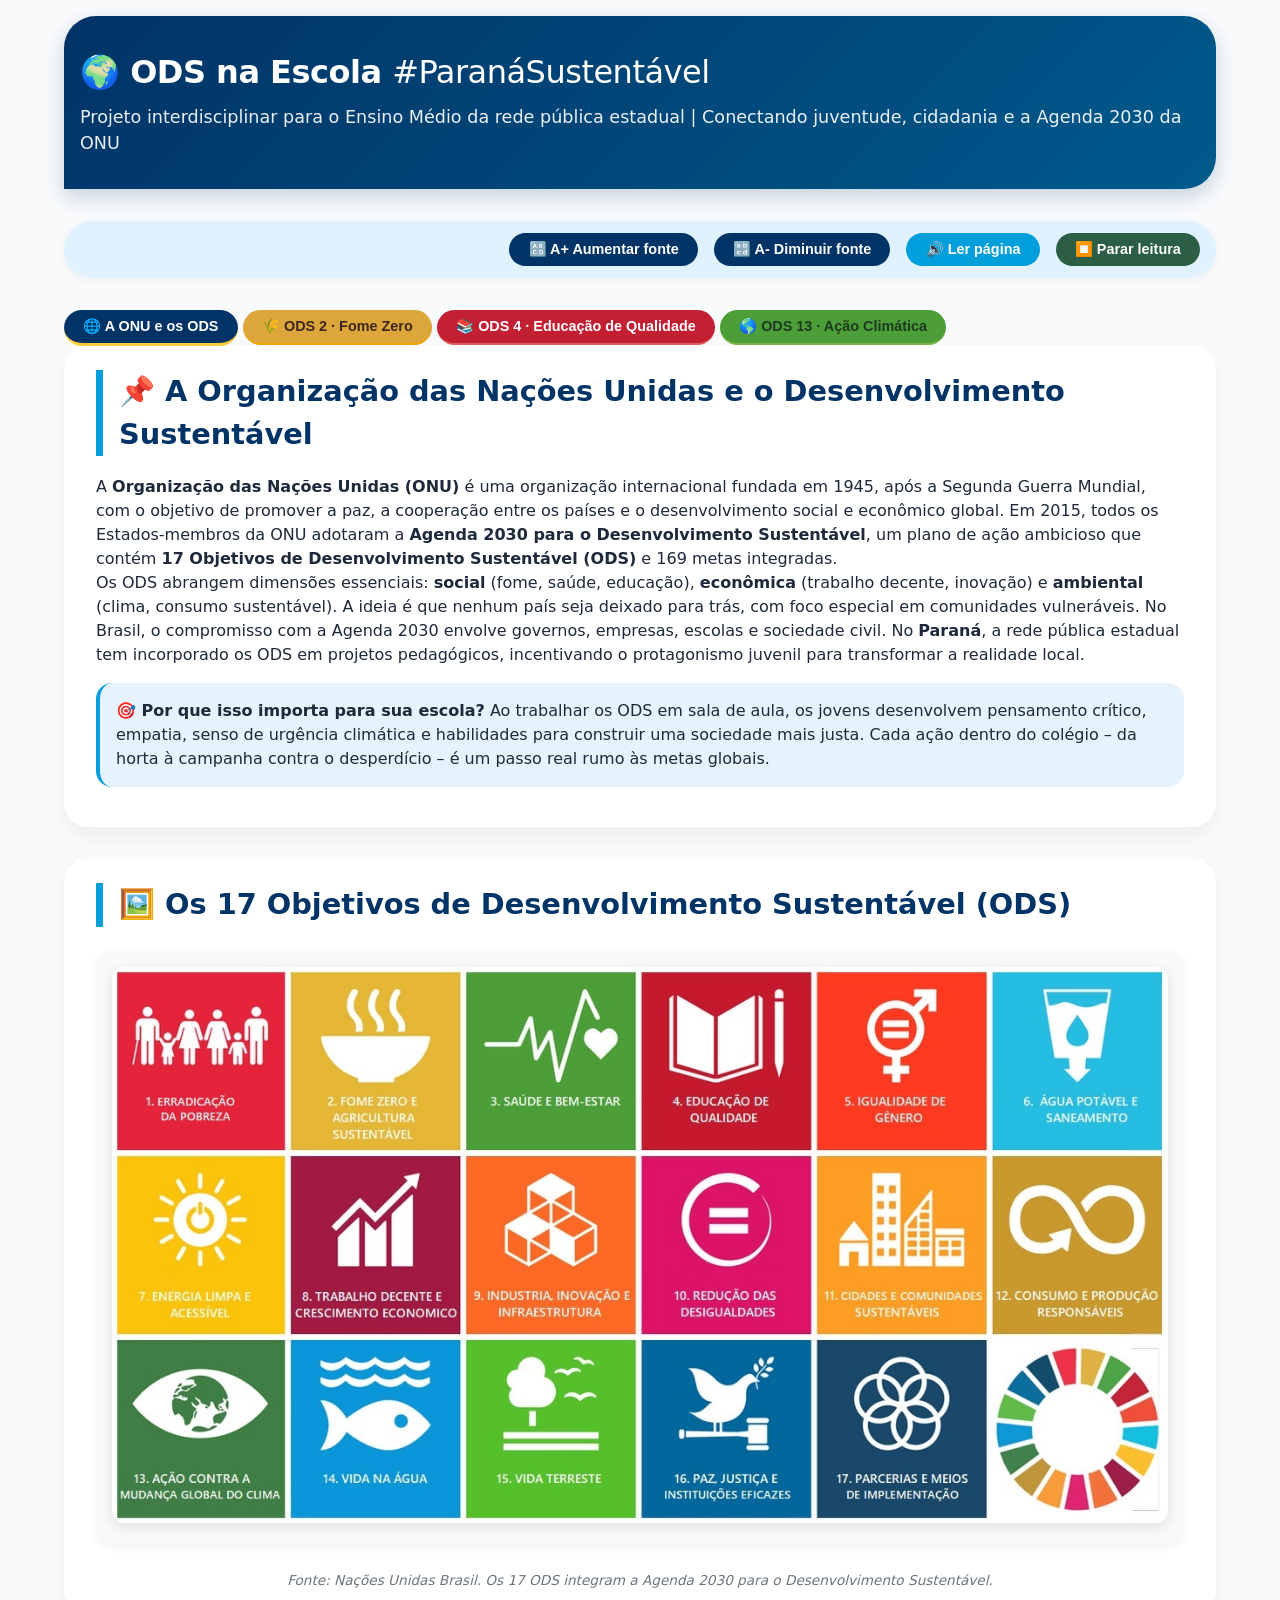
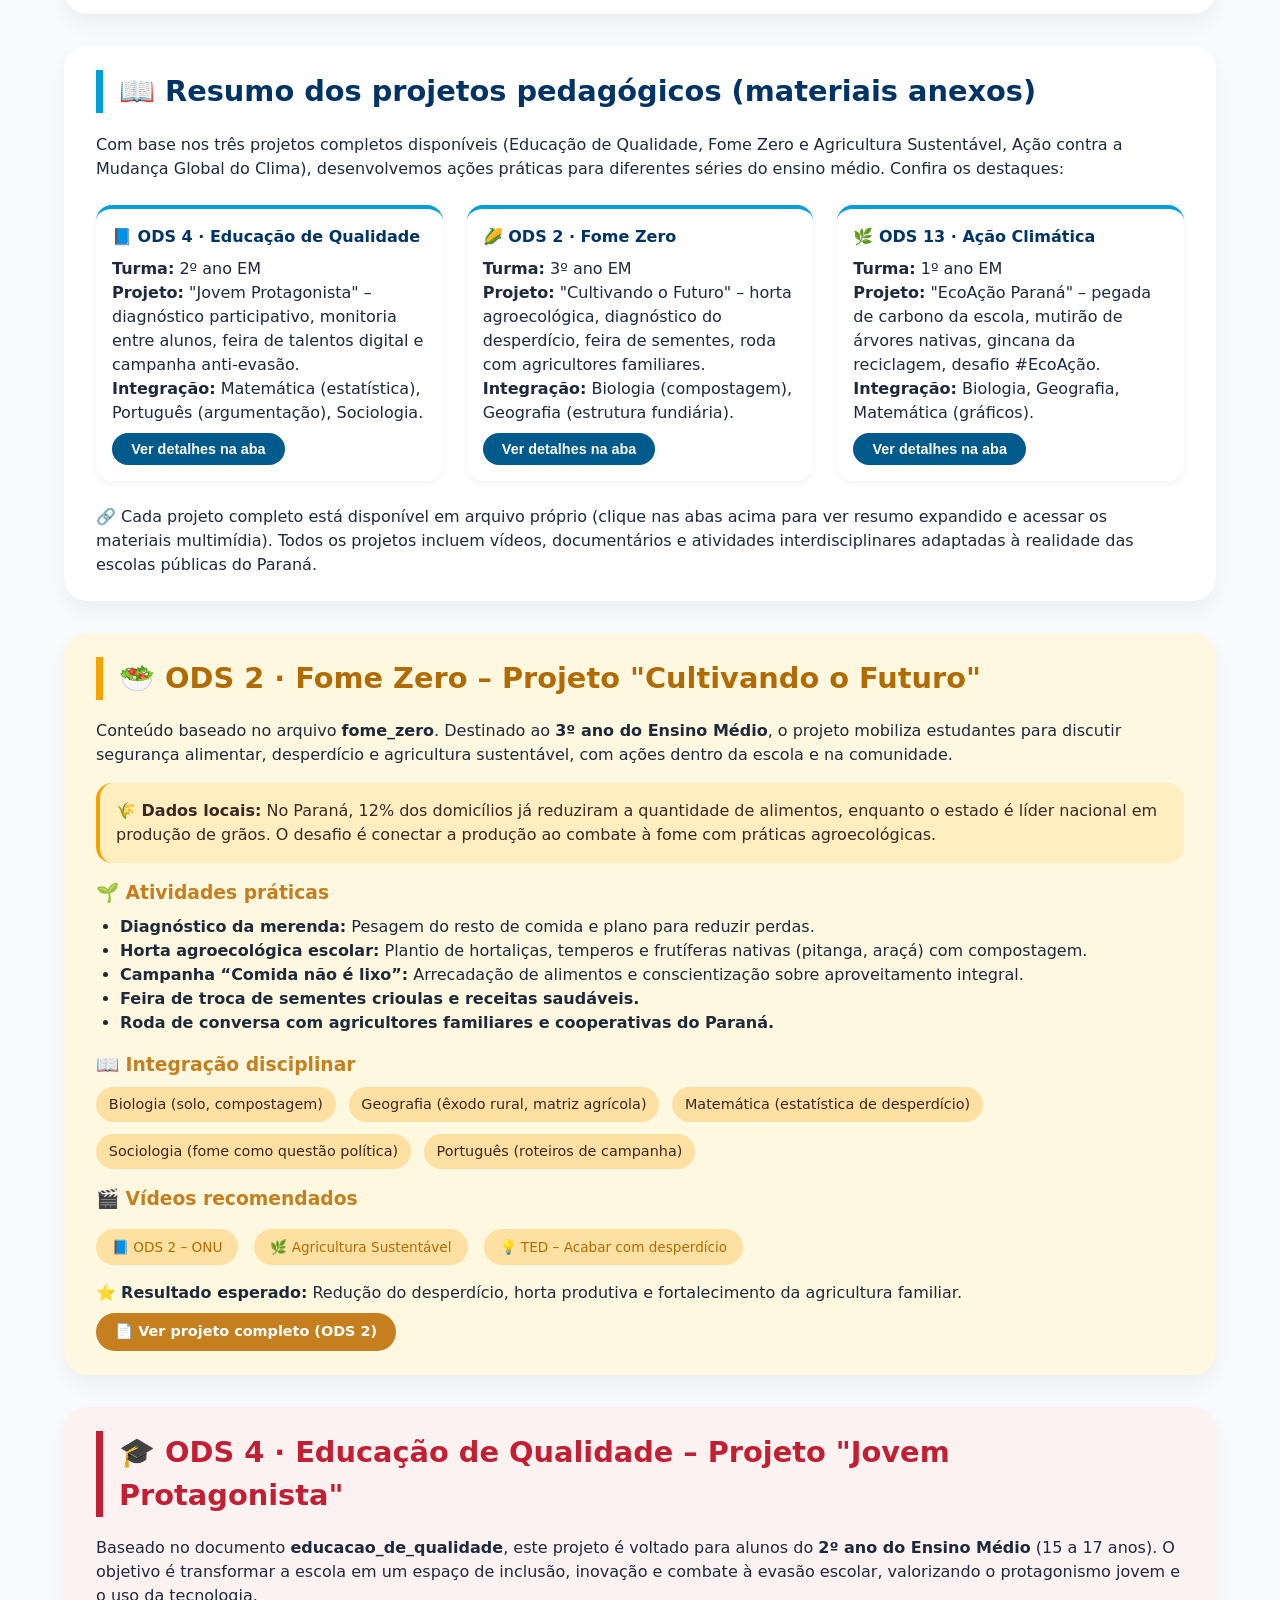
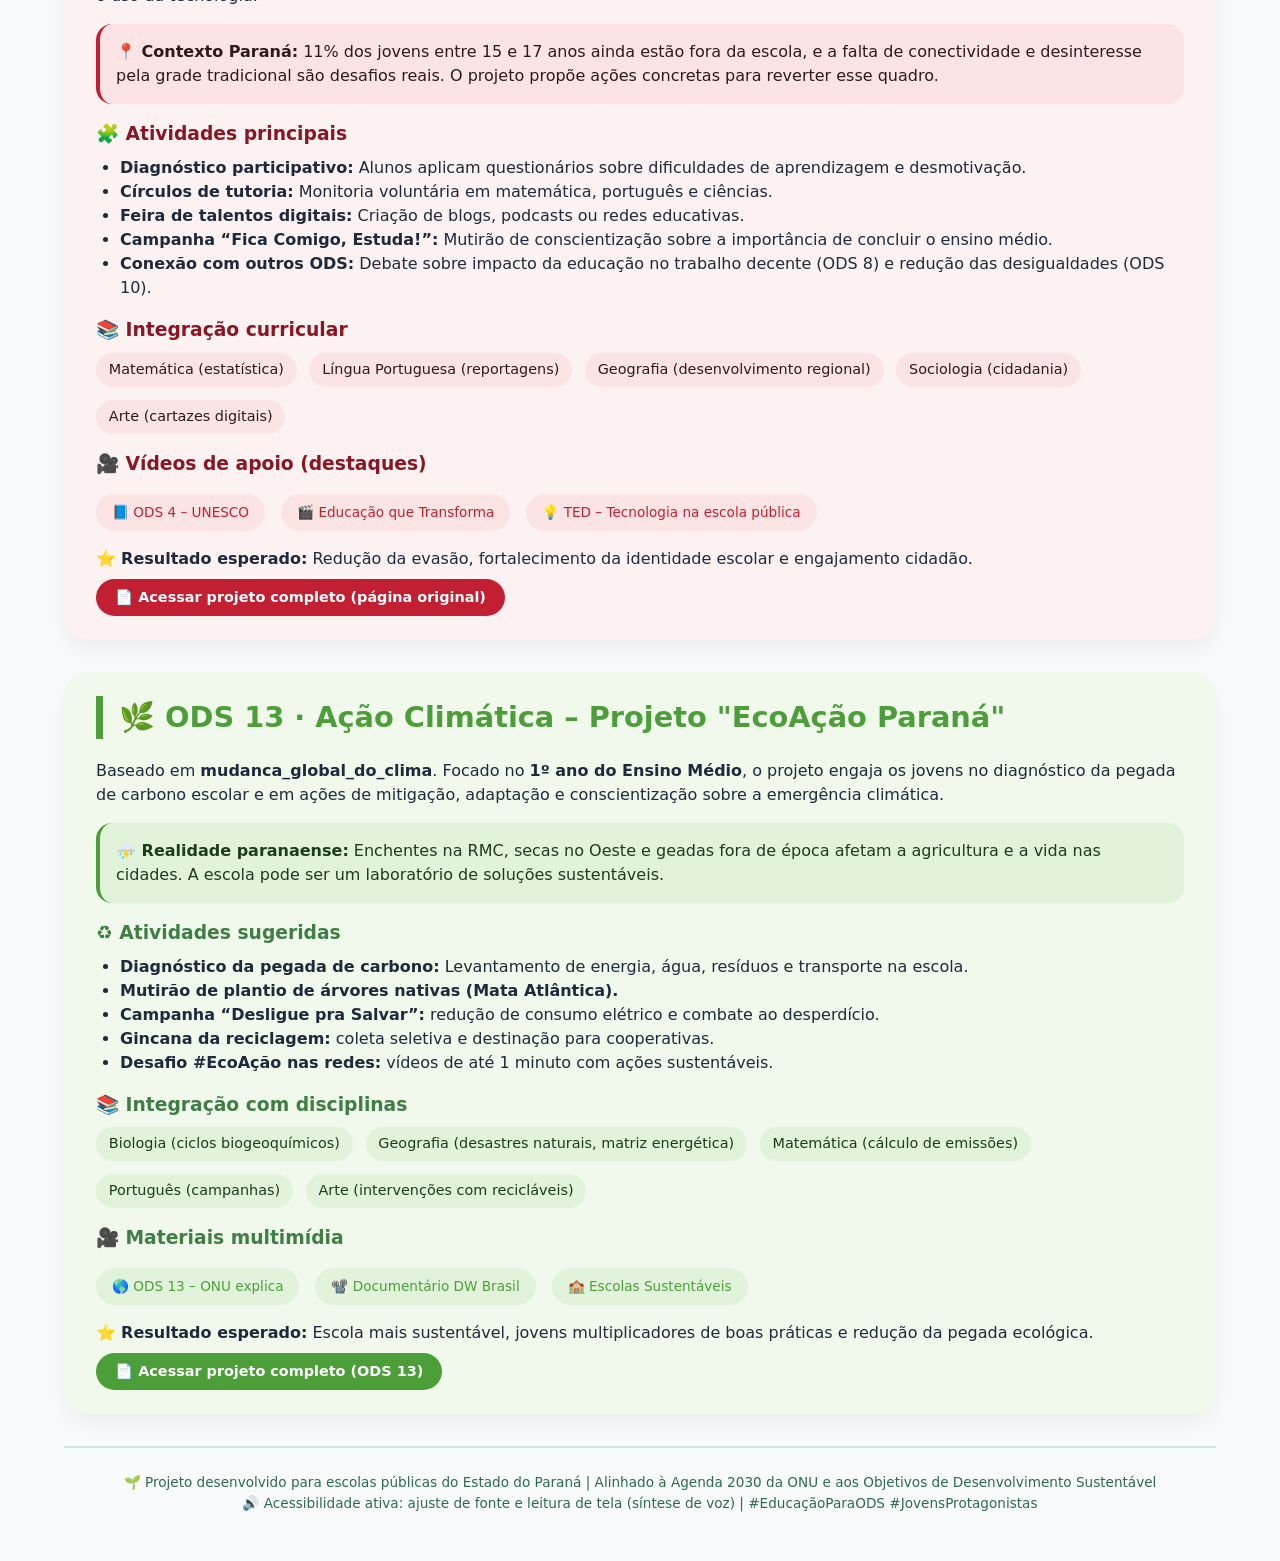
==== commit 7065ddb8: "imagem Objetivos de Desenvolvimento Sustentável" ====
--- a/index.html
+++ b/index.html
@@ -69,6 +69,18 @@
               real rumo às metas globais.
             </div>
           </div>
+        </div>
+
+        <!-- NOVO CARD: IMAGEM DOS 17 ODS -->
+        <div class="card">
+          <h2>🖼️ Os 17 Objetivos de Desenvolvimento Sustentável (ODS)</h2>
+          <div class="ods-image-container">
+            <img src="assets/images/ods.jpg"
+              alt="Infográfico com os 17 Objetivos de Desenvolvimento Sustentável da ONU, incluindo Erradicação da Pobreza, Fome Zero, Saúde e Bem-estar, Educação de Qualidade, Igualdade de Gênero, Água Potável, Energia Limpa, Trabalho Decente, Indústria e Inovação, Redução das Desigualdades, Cidades Sustentáveis, Consumo Responsável, Ação Climática, Vida na Água, Vida Terrestre, Paz e Justiça, e Parcerias."
+              class="ods-full-image">
+          </div>
+          <p class="image-credit">Fonte: Nações Unidas Brasil. Os 17 ODS integram a Agenda 2030 para o Desenvolvimento
+            Sustentável.</p>
         </div>
 
         <div class="card">
--- a/assets/css/style.css
+++ b/assets/css/style.css
@@ -923,4 +923,50 @@
   background: #C57F1E;
   color: white;
   transform: scale(0.97);
+}
+
+/* ===== NOVOS ESTILOS PARA A IMAGEM ODS.JPG ===== */
+.ods-image-container {
+  text-align: center;
+  margin: 1.5rem 0;
+  background-color: #f8f9fa;
+  border-radius: 16px;
+  padding: 1rem;
+  box-shadow: 0 2px 8px rgba(0, 0, 0, 0.05);
+}
+
+.ods-full-image {
+  max-width: 100%;
+  height: auto;
+  border-radius: 12px;
+  box-shadow: 0 4px 12px rgba(0, 0, 0, 0.1);
+  transition: transform 0.2s ease;
+}
+
+/* Efeito sutil de zoom ao passar o mouse (opcional) */
+.ods-full-image:hover {
+  transform: scale(1.01);
+}
+
+.image-credit {
+  font-size: 0.85rem;
+  color: #6c757d;
+  text-align: center;
+  margin-top: 0.5rem;
+  font-style: italic;
+}
+
+/* Responsividade para dispositivos móveis */
+@media (max-width: 768px) {
+  .ods-image-container {
+    padding: 0.75rem;
+  }
+
+  .ods-full-image {
+    border-radius: 8px;
+  }
+
+  .image-credit {
+    font-size: 0.75rem;
+  }
 }
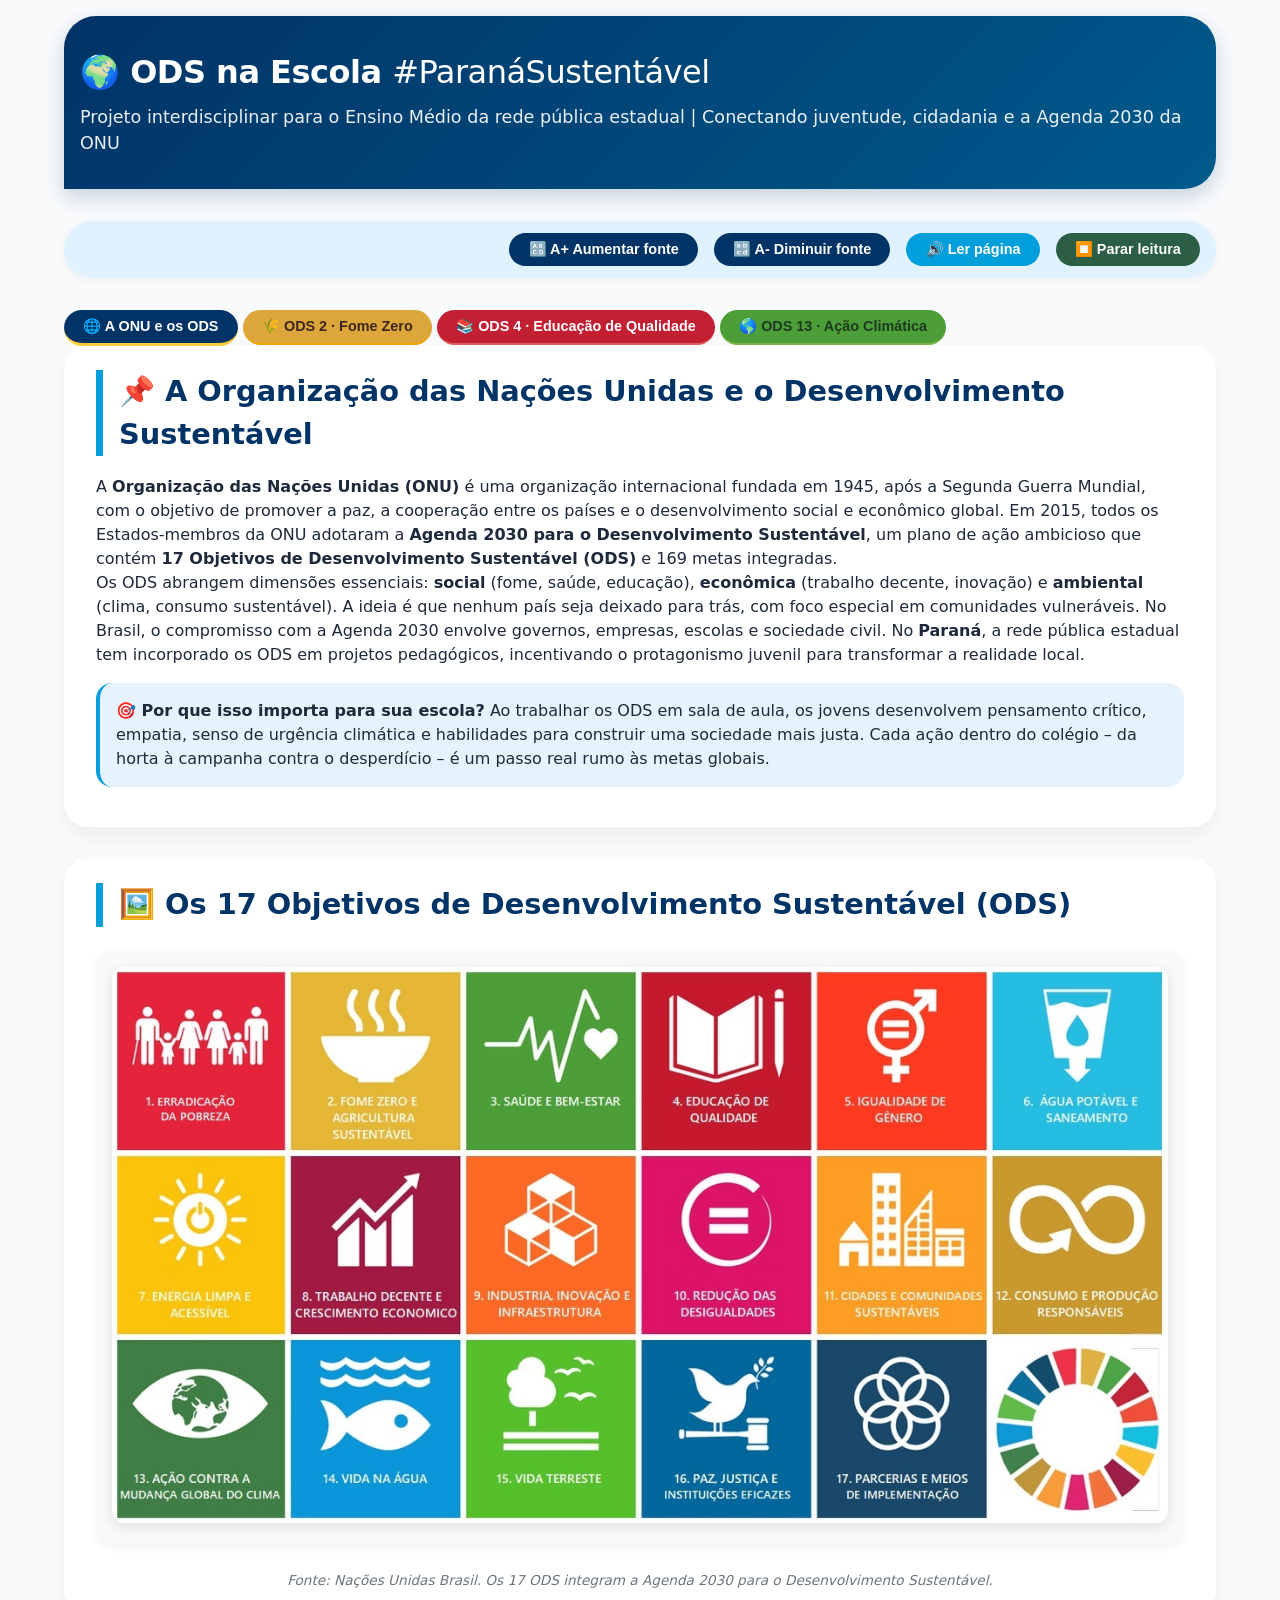
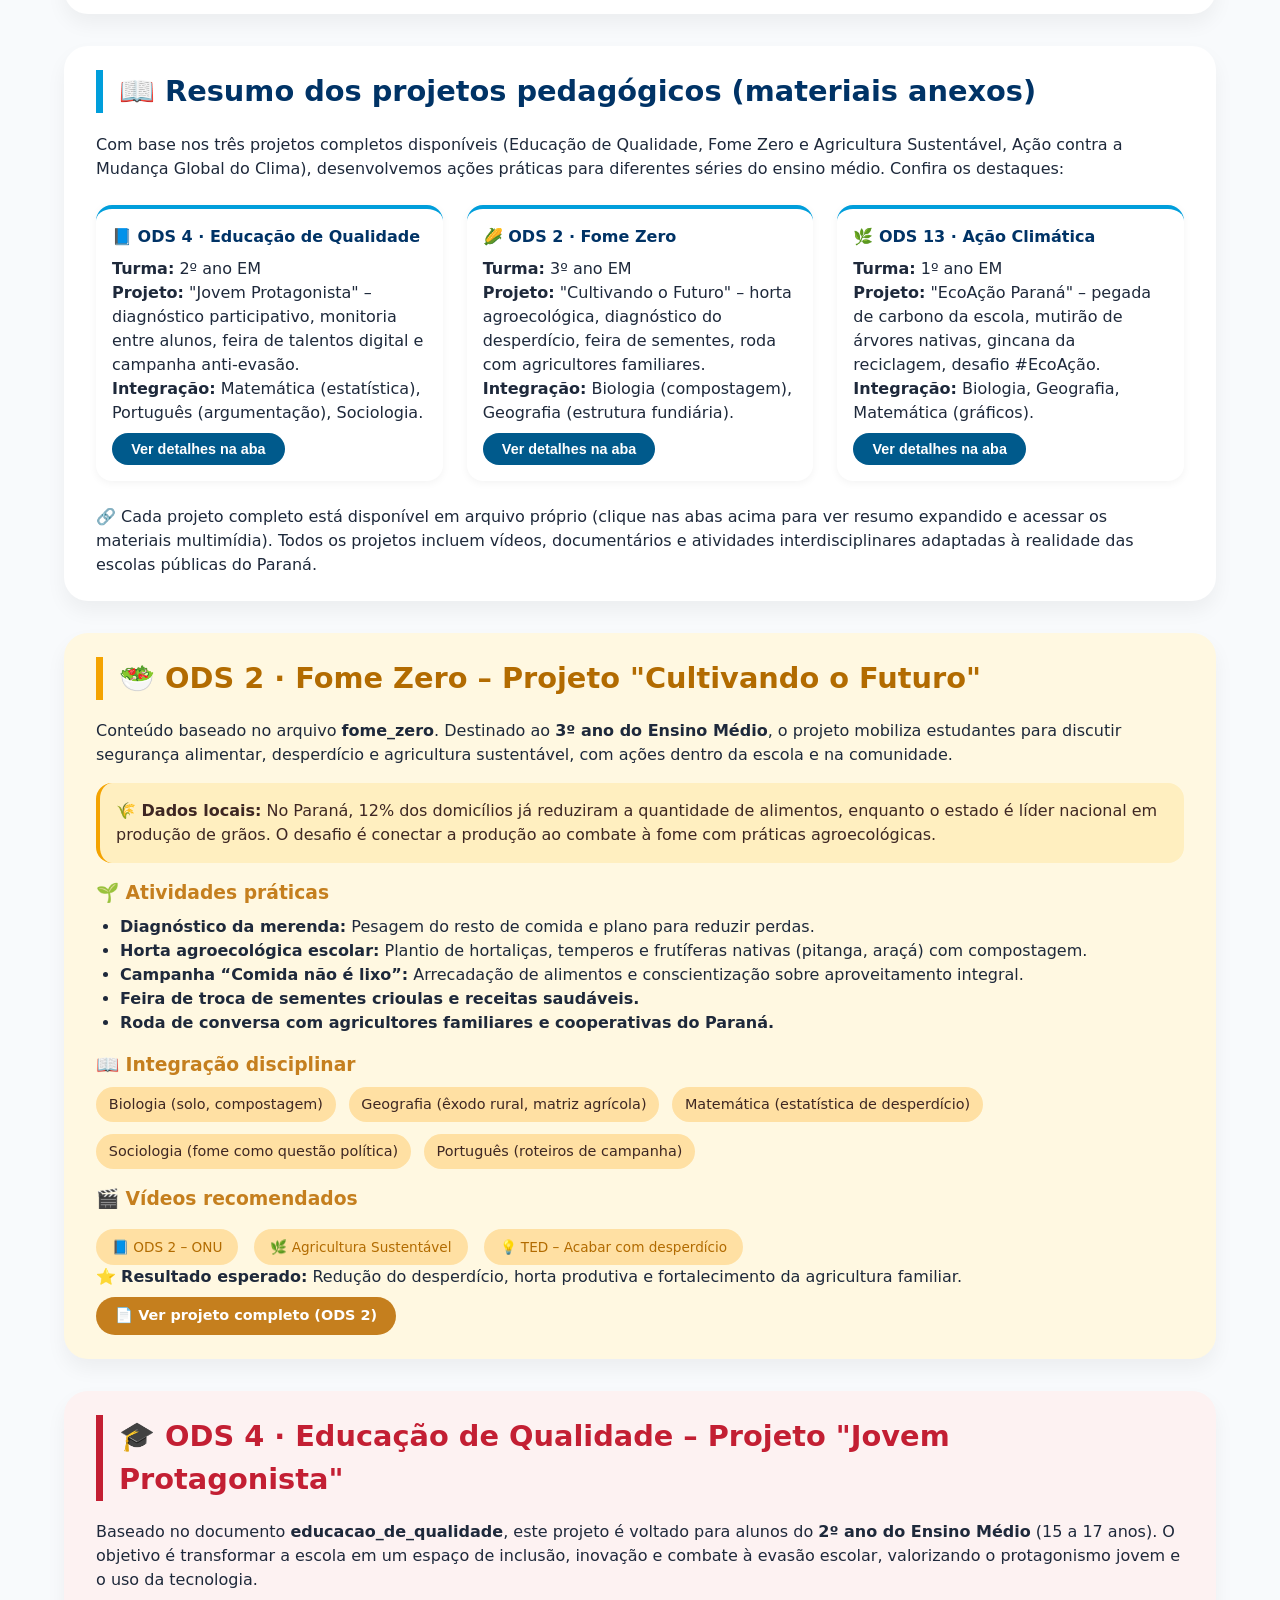
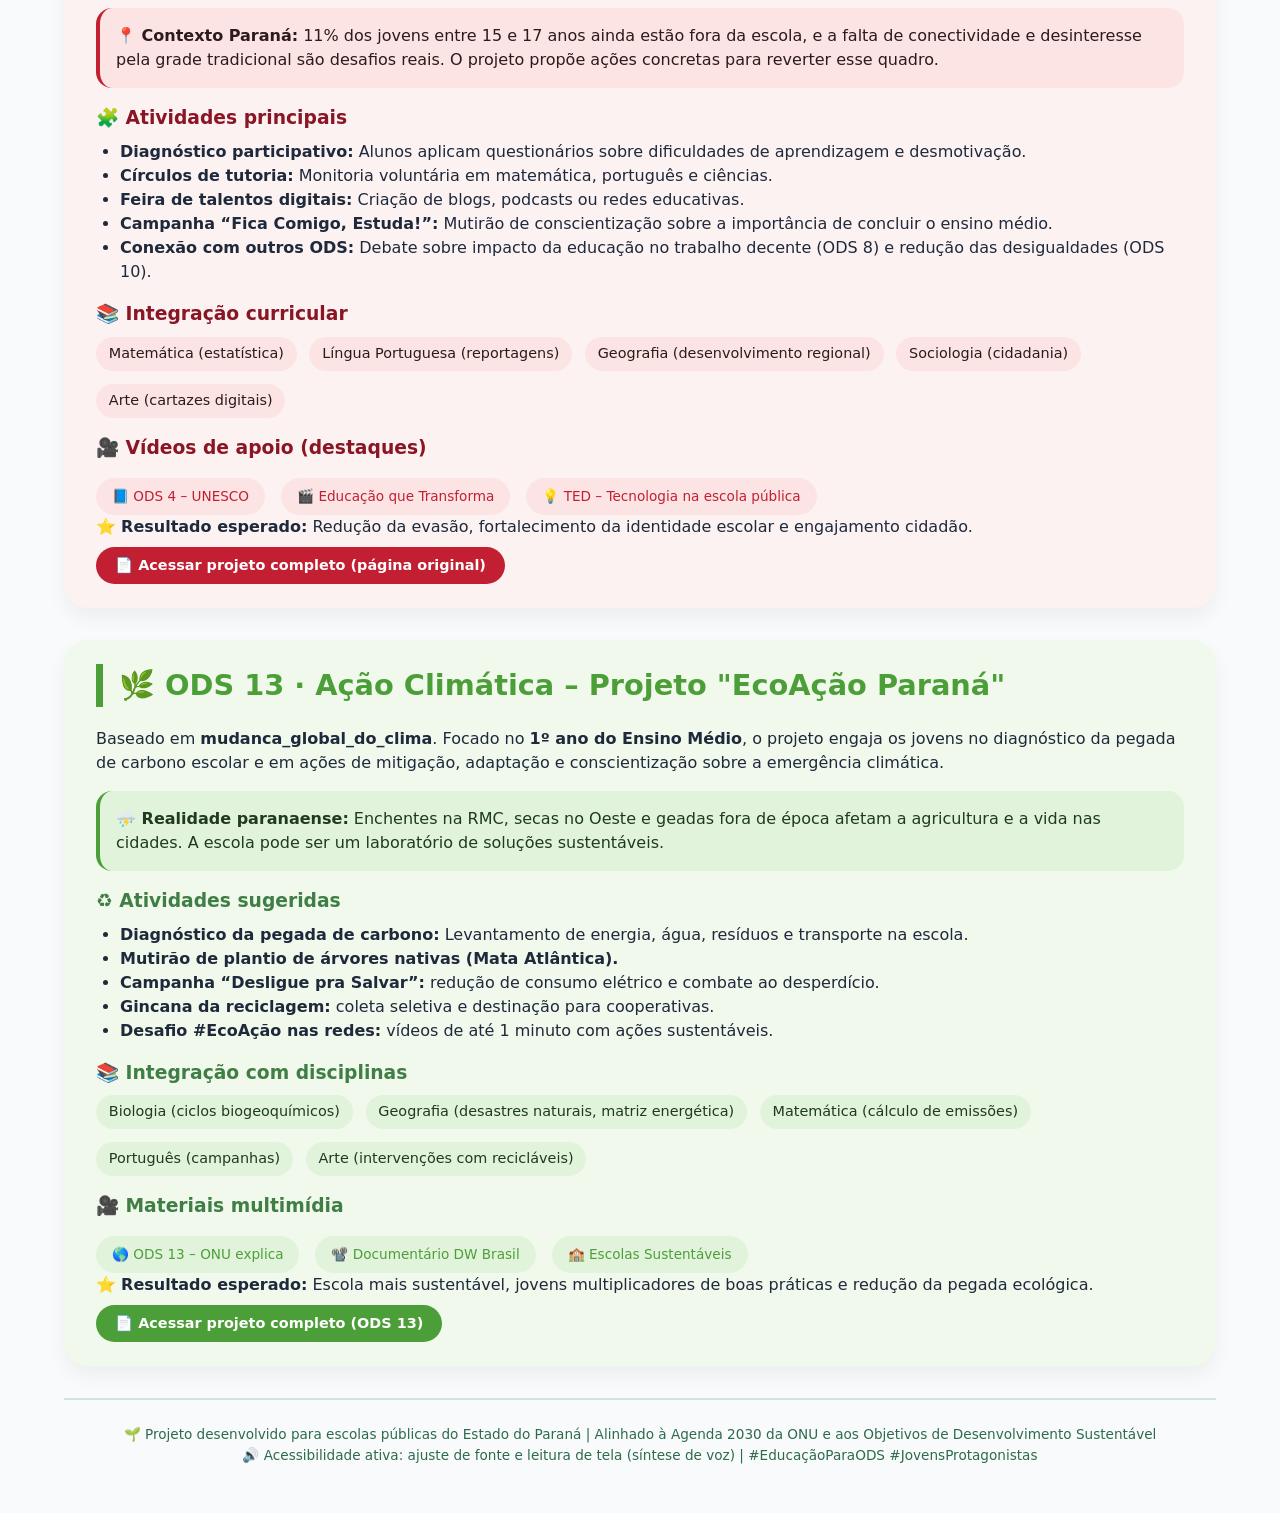
==== commit 14ebc6a9: "Alteração no video compostagem para recuperacao_de_solo" ====
--- a/index.html
+++ b/index.html
@@ -162,7 +162,7 @@
               <a href="https://www.youtube.com/embed/1Z2n9Xv7y8A" target="_blank">🌿 Agricultura Sustentável</a>
               <a href="https://www.youtube.com/embed/7V8oP4c2qZw" target="_blank">💡 TED – Acabar com desperdício</a>
             </div>
-            <p style="margin-top: 1rem;">⭐ <strong>Resultado esperado:</strong> Redução do desperdício, horta produtiva
+            <p class="margin-top-1">⭐ <strong>Resultado esperado:</strong> Redução do desperdício, horta produtiva
               e fortalecimento da agricultura familiar.</p>
             <a href="pages/fome_zero.html" class="access-btn btn-projeto">📄 Ver projeto completo (ODS 2)</a>
           </div>
@@ -210,7 +210,7 @@
               <a href="https://www.youtube.com/embed/6M_w9ZN-kW4" target="_blank">💡 TED – Tecnologia na escola
                 pública</a>
             </div>
-            <p style="margin-top: 1rem;">⭐ <strong>Resultado esperado:</strong> Redução da evasão, fortalecimento da
+            <p class="margin-top-1">⭐ <strong>Resultado esperado:</strong> Redução da evasão, fortalecimento da
               identidade escolar e engajamento cidadão.</p>
             <a href="pages/educacao_de_qualidade.html" class="access-btn btn-projeto">📄 Acessar projeto completo
               (página original)</a>
@@ -254,7 +254,7 @@
               <a href="https://www.youtube.com/embed/G4H1N_yXBiA" target="_blank">📽️ Documentário DW Brasil</a>
               <a href="https://www.youtube.com/embed/J_3T2rUnHrM" target="_blank">🏫 Escolas Sustentáveis</a>
             </div>
-            <p style="margin-top: 1rem;">⭐ <strong>Resultado esperado:</strong> Escola mais sustentável, jovens
+            <p class="margin-top-1">⭐ <strong>Resultado esperado:</strong> Escola mais sustentável, jovens
               multiplicadores de boas práticas e redução da pegada ecológica.</p>
             <a href="pages/mudanca_global_do_clima.html" class="access-btn btn-projeto">📄 Acessar projeto completo
               (ODS
--- a/assets/css/style.css
+++ b/assets/css/style.css
@@ -189,6 +189,21 @@
   outline: none;
 }
 
+/* Garantia de que vídeos mantenham proporção mesmo em tela cheia nativa */
+video:fullscreen {
+  width: 100vw;
+  height: 100vh;
+  object-fit: contain;
+  background: #000;
+}
+
+video:-webkit-full-screen {
+  width: 100vw;
+  height: 100vh;
+  object-fit: contain;
+  background: #000;
+}
+
 .video-controls {
   padding: 0.5rem 0.8rem;
   background: #2d2d44;
@@ -216,44 +231,6 @@
   transform: scale(0.97);
 }
 
-/* Modo tela cheia para vídeos locais */
-.video-fullscreen {
-  position: fixed;
-  top: 0;
-  left: 0;
-  width: 100vw;
-  height: 100vh;
-  background: #000;
-  z-index: 9999;
-  display: flex;
-  flex-direction: column;
-  justify-content: center;
-  align-items: center;
-}
-
-.video-fullscreen video {
-  width: 100%;
-  height: auto;
-  max-height: 90vh;
-}
-
-.video-fullscreen .video-controls {
-  position: absolute;
-  bottom: 20px;
-  right: 20px;
-  background: rgba(0, 0, 0, 0.7);
-  border-radius: 30px;
-  padding: 0.5rem 1rem;
-}
-
-.video-fullscreen .fullscreen-btn {
-  background: rgba(255, 255, 255, 0.2);
-}
-
-.video-fullscreen .fullscreen-btn:hover {
-  background: rgba(255, 255, 255, 0.4);
-}
-
 /* rodapé */
 .footer {
   text-align: center;
@@ -264,27 +241,339 @@
   color: #2c6b4b;
 }
 
-/* responsividade */
-@media (max-width: 680px) {
+/* ===== RESPONSIVIDADE REFATORADA ===== */
+
+/* Tablets (768px - 1024px) */
+@media (max-width: 1024px) {
   .container {
+    padding: 1rem 1.2rem 2.5rem;
+  }
+
+  .card {
+    padding: 1.3rem 1.5rem;
+  }
+
+  .card h2 {
+    font-size: 1.6rem;
+  }
+
+  .video-grid {
+    gap: 1.5rem;
+  }
+
+  .video-item {
+    flex: 1 1 280px;
+  }
+
+  .resumo-grid {
+    gap: 1.2rem;
+  }
+
+  .resumo-card-mini {
+    flex: 1 1 220px;
+  }
+}
+
+/* Tablets pequenos e dispositivos médios (601px - 768px) */
+@media (max-width: 768px) {
+  .container {
+    padding: 0.8rem 1rem 2rem;
+  }
+
+  .header {
+    padding: 1.5rem 1rem;
+    border-radius: 1.5rem 1.5rem 1.5rem 0;
+    margin-bottom: 1.5rem;
+  }
+
+  .header h1 {
+    font-size: 1.6rem;
+  }
+
+  .header p {
+    font-size: 1rem;
+  }
+
+  .access-bar {
+    padding: 0.6rem 0.8rem;
+    gap: 0.7rem;
+    border-radius: 40px;
+  }
+
+  .access-btn {
+    padding: 0.4rem 1rem;
+    font-size: 0.8rem;
+  }
+
+  .card {
+    padding: 1rem 1.2rem;
+    border-radius: 1.2rem;
+    margin-bottom: 1.5rem;
+  }
+
+  .card h2 {
+    font-size: 1.4rem;
+    padding-left: 0.8rem;
+    border-left-width: 5px;
+  }
+
+  .card h3 {
+    font-size: 1.2rem;
+  }
+
+  .highlight {
     padding: 0.8rem;
   }
 
+  .subjects-mini {
+    gap: 0.6rem;
+  }
+
+  .subjects-mini span {
+    padding: 0.3rem 0.7rem;
+    font-size: 0.8rem;
+  }
+
+  .video-grid {
+    gap: 1.2rem;
+  }
+
+  .video-item {
+    flex: 1 1 100%;
+  }
+
+  .video-item p {
+    padding: 0.6rem;
+    font-size: 0.85rem;
+  }
+
+  .video-controls {
+    padding: 0.4rem 0.6rem;
+  }
+
+  .fullscreen-btn {
+    padding: 0.25rem 0.7rem;
+    font-size: 0.7rem;
+  }
+
+  .resumo-grid {
+    gap: 1rem;
+    margin: 1rem 0;
+  }
+
+  .resumo-card-mini {
+    flex: 1 1 100%;
+    padding: 0.8rem;
+  }
+
+  .resumo-card-mini h4 {
+    font-size: 1rem;
+  }
+
+  .resumo-card-mini p {
+    font-size: 0.85rem;
+  }
+
+  .small-tab-btn {
+    padding: 0.3rem 0.8rem;
+    font-size: 0.75rem;
+  }
+
+  .tab-buttons {
+    display: flex;
+    flex-wrap: wrap;
+    gap: 0.6rem;
+    margin-bottom: 1.5rem;
+  }
+
+  .tab-buttons .access-btn {
+    flex: 1 1 auto;
+    min-width: 120px;
+    text-align: center;
+    justify-content: center;
+  }
+
+  .video-mini-list {
+    gap: 0.6rem;
+  }
+
+  .video-mini-list a {
+    padding: 0.4rem 0.8rem;
+    font-size: 0.75rem;
+  }
+
+  .btn-projeto {
+    padding: 0.4rem 1rem;
+    font-size: 0.8rem;
+    width: 100%;
+    text-align: center;
+    justify-content: center;
+  }
+
+  .footer {
+    font-size: 0.75rem;
+    margin-top: 1.5rem;
+    padding-top: 1rem;
+  }
+
+  .footer p {
+    margin-bottom: 0.3rem;
+  }
+
+  .ods-image-container {
+    padding: 0.6rem;
+  }
+
+  .ods-full-image {
+    border-radius: 8px;
+  }
+
+  .image-credit {
+    font-size: 0.7rem;
+  }
+}
+
+/* Dispositivos móveis (até 600px) */
+@media (max-width: 600px) {
+  .container {
+    padding: 0.6rem 0.8rem 1.5rem;
+  }
+
+  .header {
+    padding: 1.2rem 0.8rem;
+    border-radius: 1.2rem 1.2rem 1.2rem 0;
+    margin-bottom: 1rem;
+  }
+
+  .header h1 {
+    font-size: 1.3rem;
+    letter-spacing: -0.3px;
+  }
+
+  .header p {
+    font-size: 0.85rem;
+  }
+
+  .access-bar {
+    padding: 0.5rem 0.6rem;
+    gap: 0.5rem;
+    border-radius: 30px;
+    justify-content: center;
+  }
+
+  .access-btn {
+    padding: 0.35rem 0.8rem;
+    font-size: 0.7rem;
+    gap: 0.3rem;
+  }
+
   .card {
-    padding: 1rem;
-  }
-
-  .header h1 {
-    font-size: 1.5rem;
-  }
-
-  .video-controls {
-    padding: 0.3rem 0.5rem;
+    padding: 0.8rem 1rem;
+    border-radius: 1rem;
+    margin-bottom: 1rem;
+  }
+
+  .card h2 {
+    font-size: 1.2rem;
+    padding-left: 0.6rem;
+    border-left-width: 4px;
+    margin-bottom: 0.8rem;
+  }
+
+  .card h3 {
+    font-size: 1rem;
+    margin: 0.7rem 0 0.3rem;
+  }
+
+  .readable p,
+  .readable li,
+  .activity p {
+    font-size: 0.85rem;
+  }
+
+  .readable ul,
+  .objectives-list {
+    margin-left: 1rem;
+  }
+
+  .highlight {
+    padding: 0.6rem;
+    font-size: 0.85rem;
+  }
+
+  .subjects-mini {
+    gap: 0.4rem;
+  }
+
+  .subjects-mini span {
+    padding: 0.25rem 0.6rem;
+    font-size: 0.7rem;
+  }
+
+  .video-grid {
+    gap: 1rem;
+  }
+
+  .video-item p {
+    padding: 0.5rem;
+    font-size: 0.75rem;
   }
 
   .fullscreen-btn {
     padding: 0.2rem 0.6rem;
+    font-size: 0.65rem;
+  }
+
+  .tab-buttons {
+    gap: 0.4rem;
+  }
+
+  .tab-buttons .access-btn {
+    min-width: 100px;
+    padding: 0.3rem 0.6rem;
     font-size: 0.7rem;
+  }
+
+  .resumo-card-mini {
+    padding: 0.7rem;
+  }
+
+  .resumo-card-mini h4 {
+    font-size: 0.9rem;
+  }
+
+  .resumo-card-mini p {
+    font-size: 0.75rem;
+  }
+
+  .small-tab-btn {
+    padding: 0.25rem 0.6rem;
+    font-size: 0.7rem;
+  }
+
+  .video-mini-list a {
+    padding: 0.35rem 0.7rem;
+    font-size: 0.7rem;
+  }
+
+  .btn-projeto {
+    padding: 0.35rem 0.8rem;
+    font-size: 0.75rem;
+  }
+
+  .footer {
+    font-size: 0.7rem;
+    margin-top: 1rem;
+    padding-top: 0.8rem;
+  }
+
+  .ods-image-container {
+    padding: 0.5rem;
+    margin: 1rem 0;
+  }
+
+  .image-credit {
+    font-size: 0.65rem;
   }
 }
 
@@ -954,19 +1243,4 @@
   text-align: center;
   margin-top: 0.5rem;
   font-style: italic;
-}
-
-/* Responsividade para dispositivos móveis */
-@media (max-width: 768px) {
-  .ods-image-container {
-    padding: 0.75rem;
-  }
-
-  .ods-full-image {
-    border-radius: 8px;
-  }
-
-  .image-credit {
-    font-size: 0.75rem;
-  }
 }
